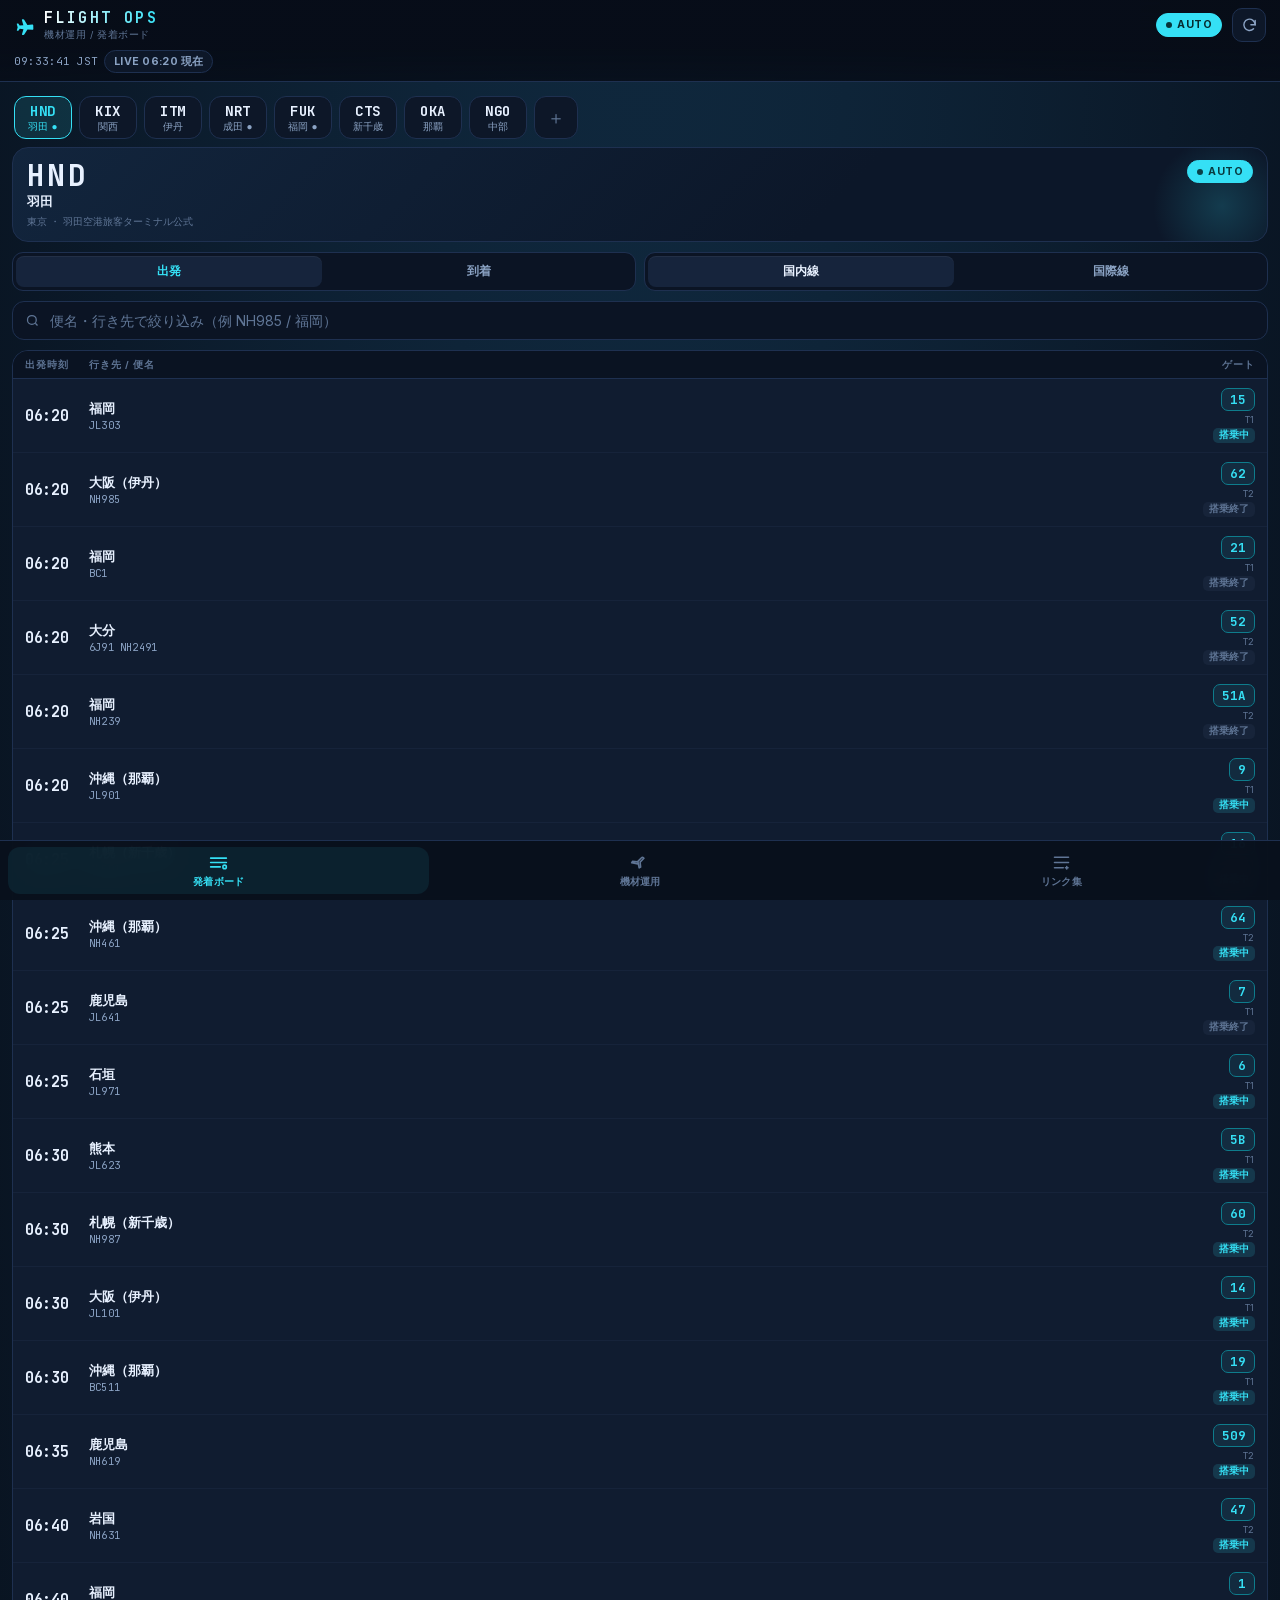
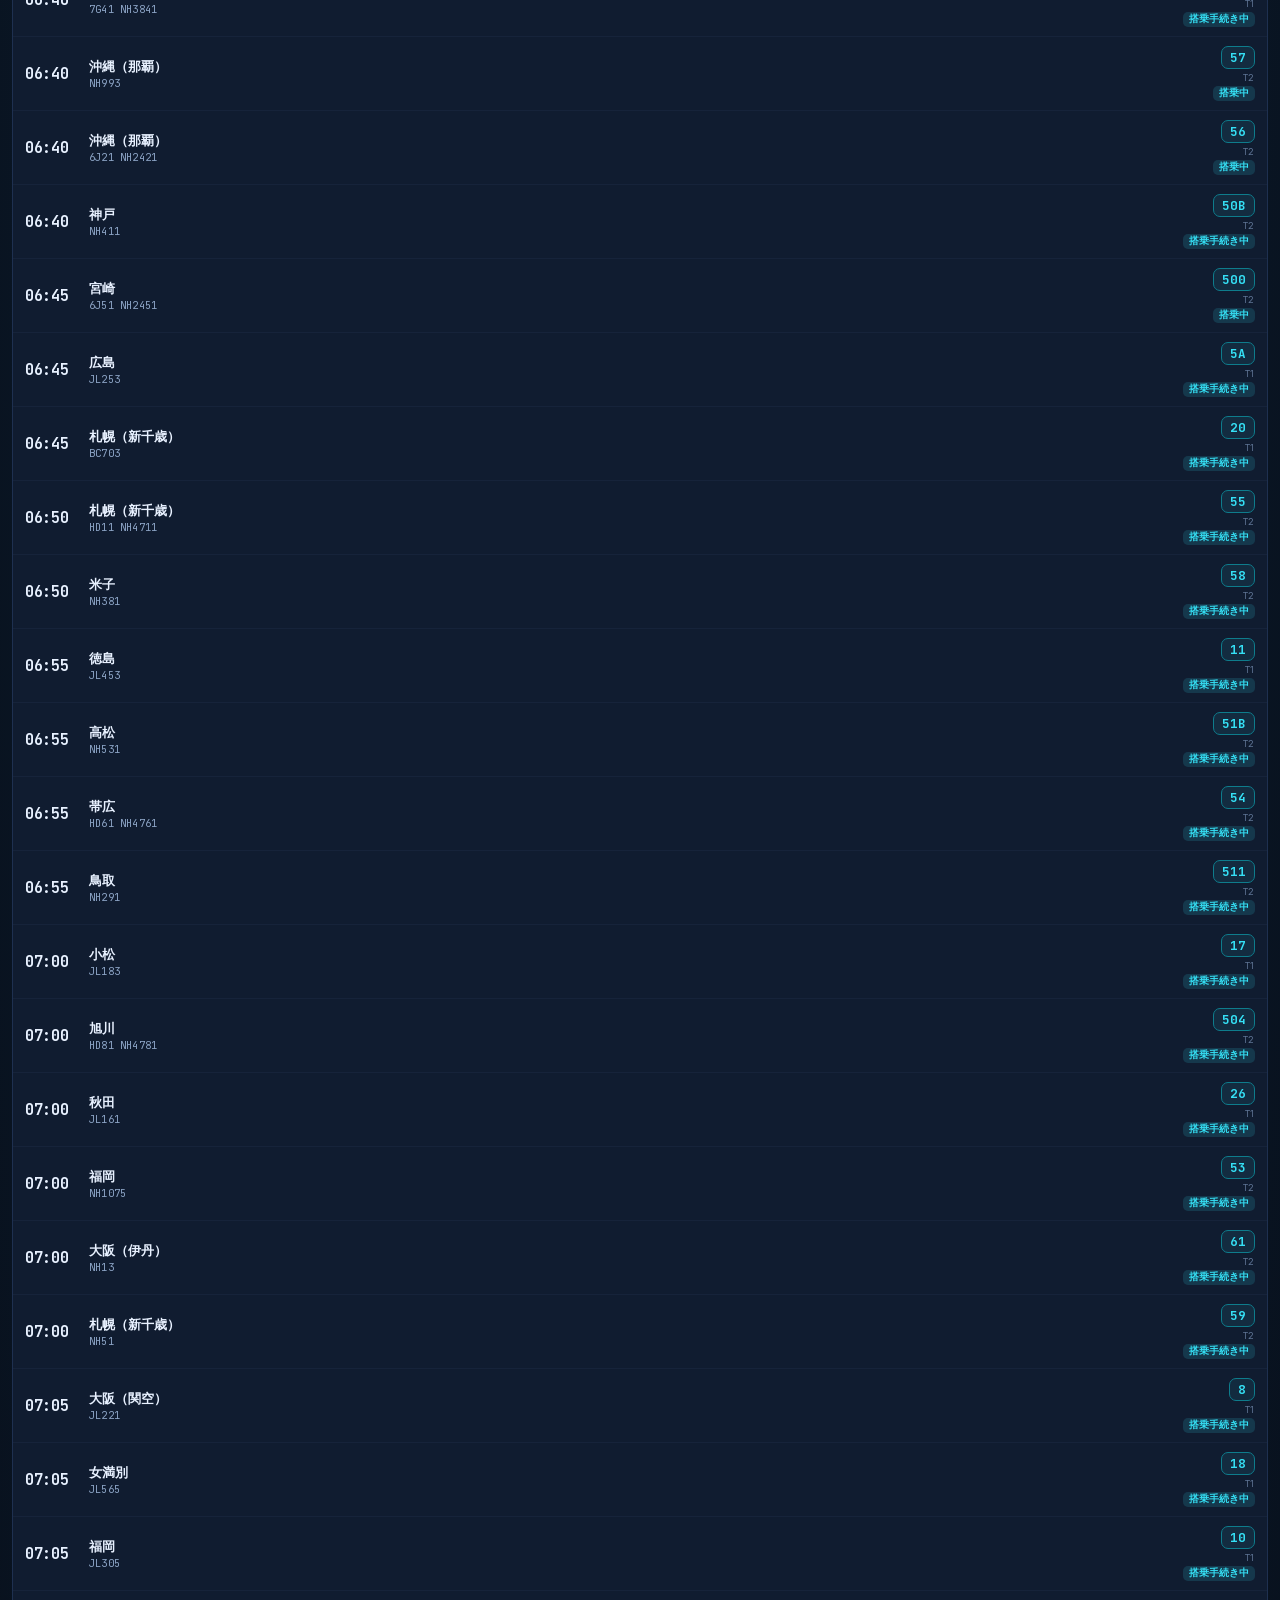
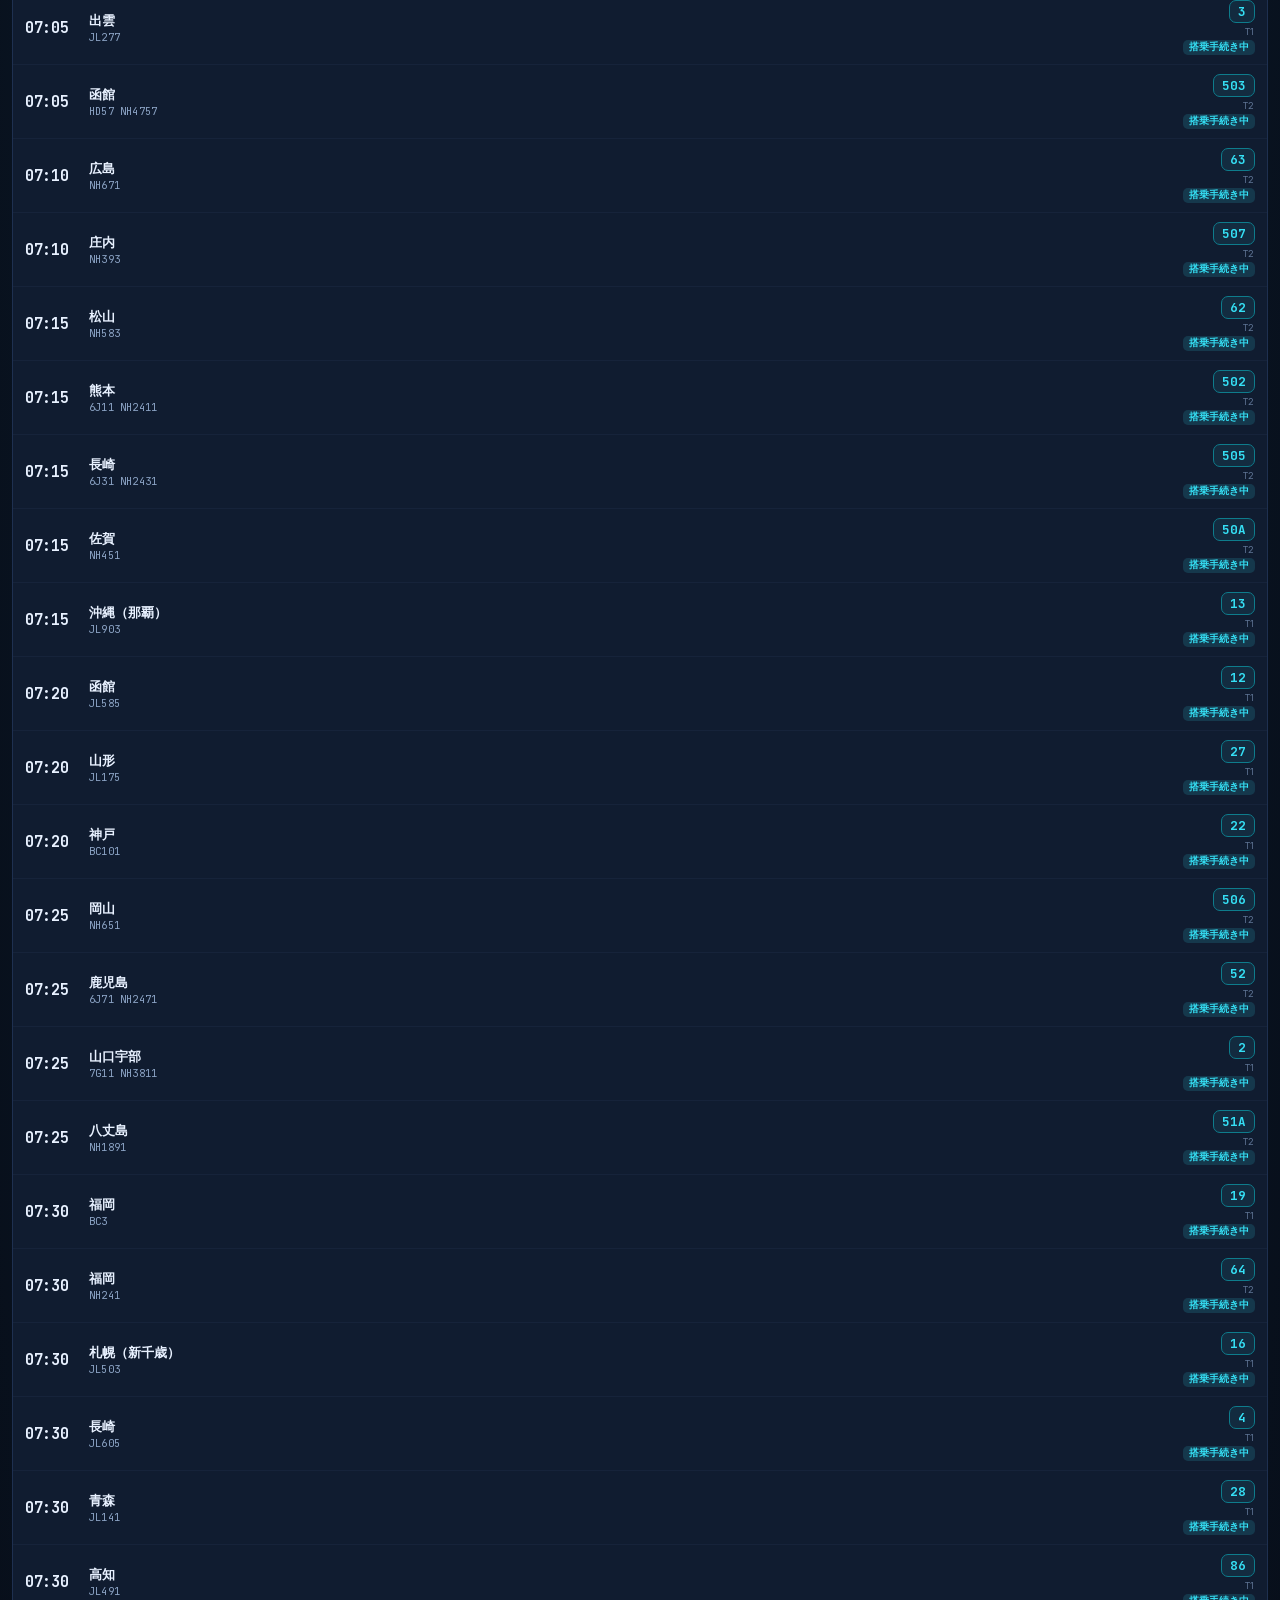
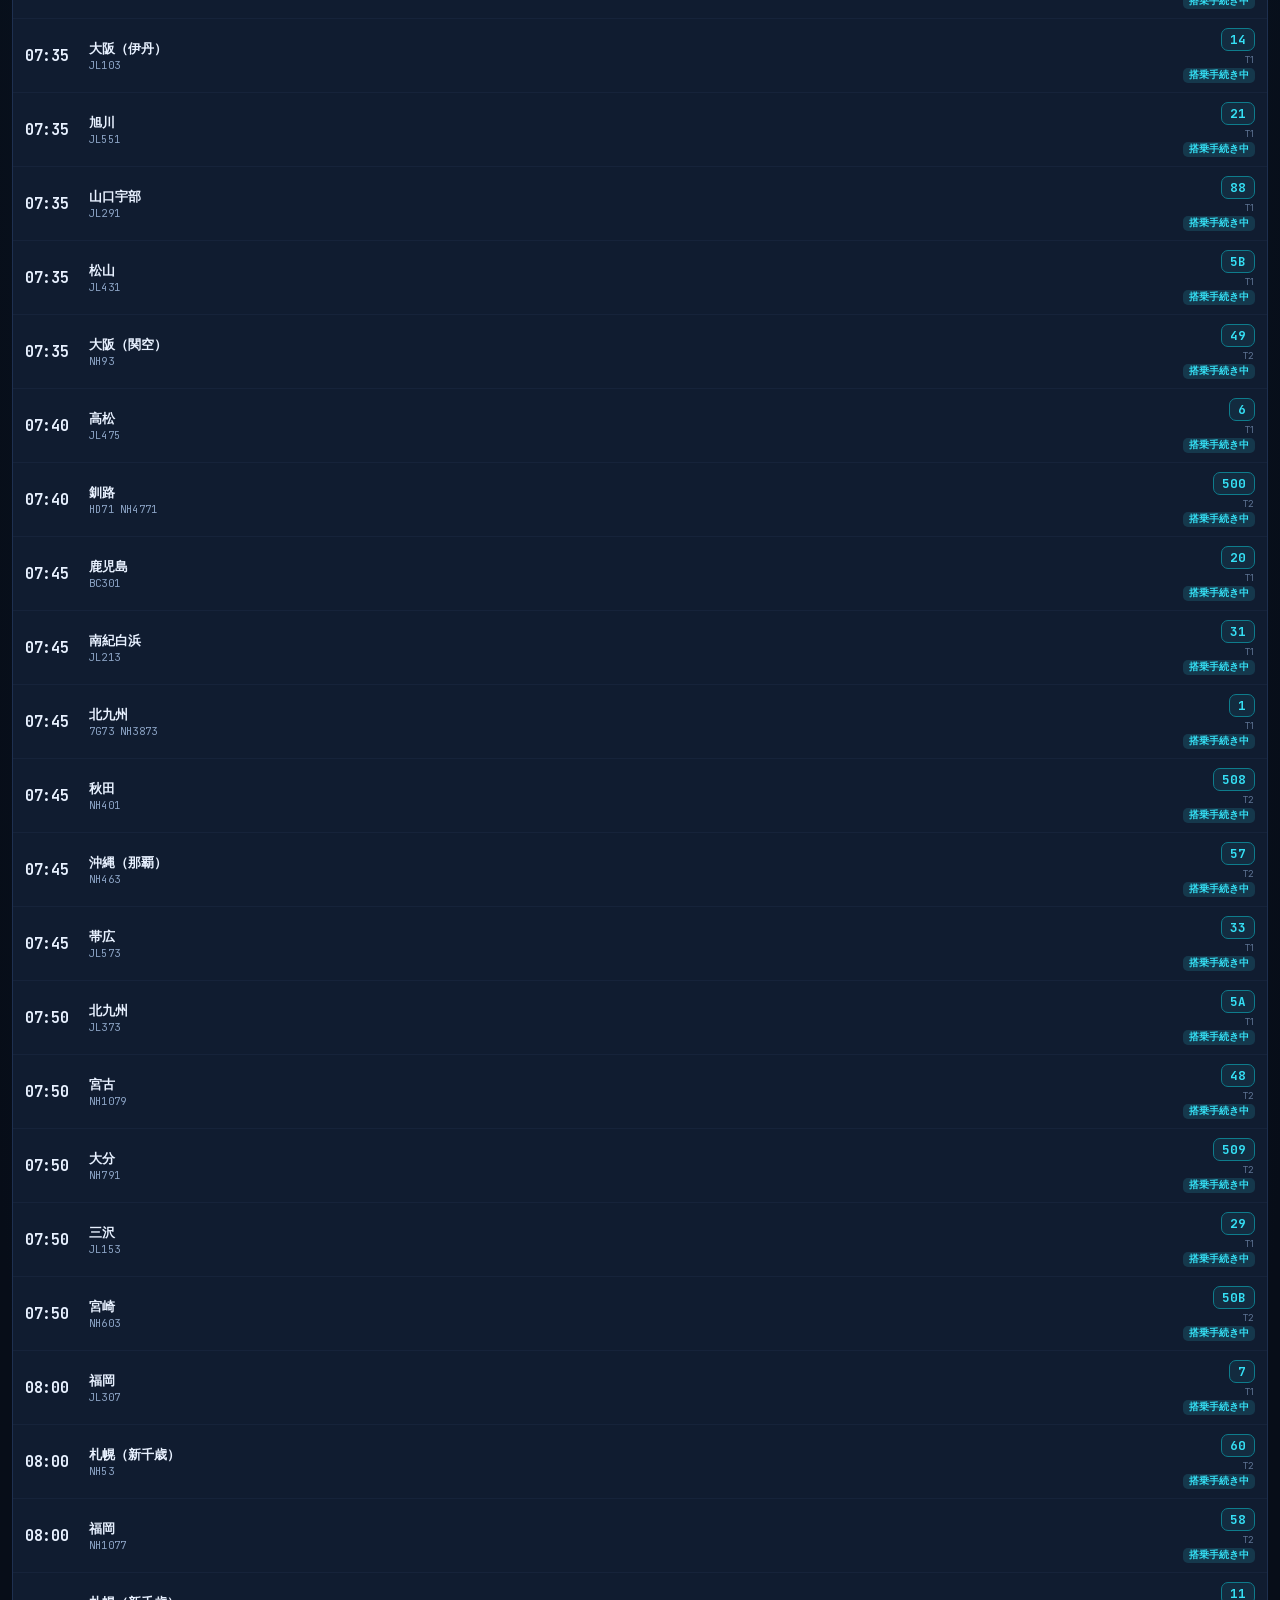
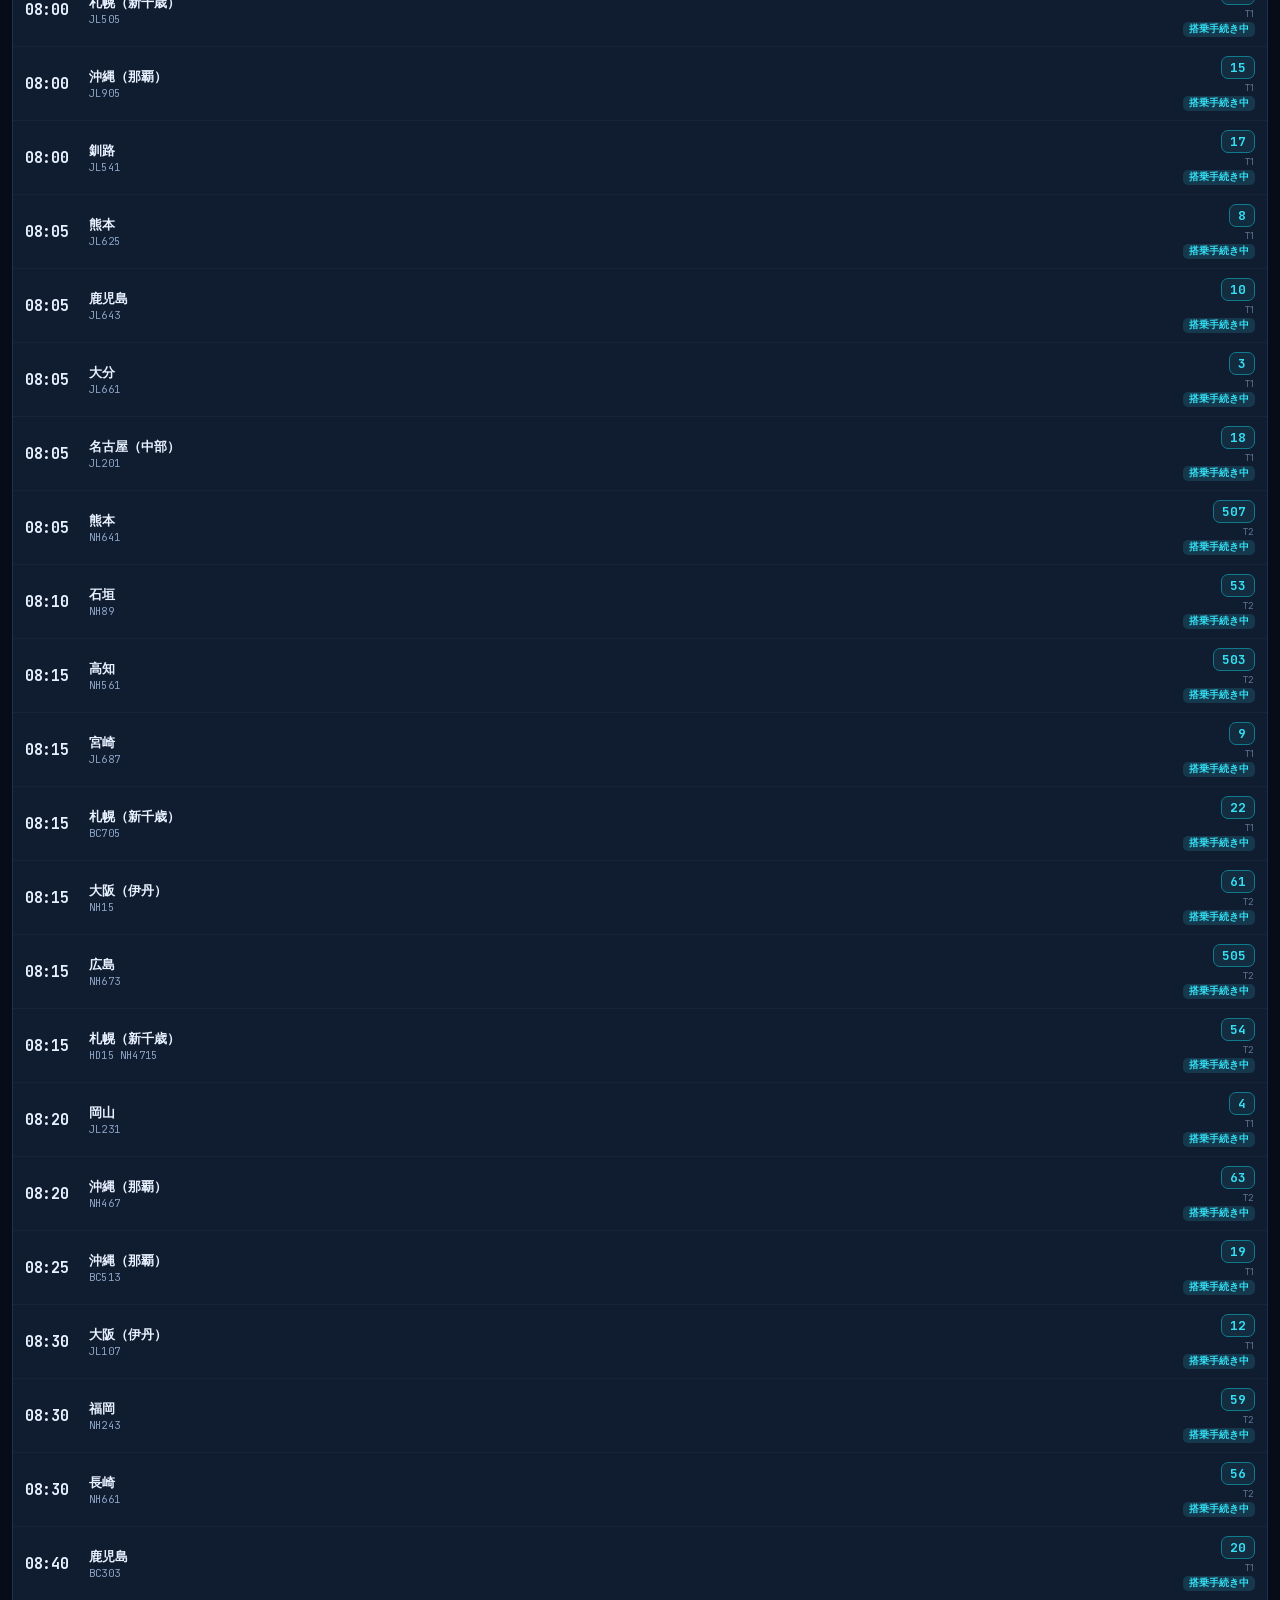
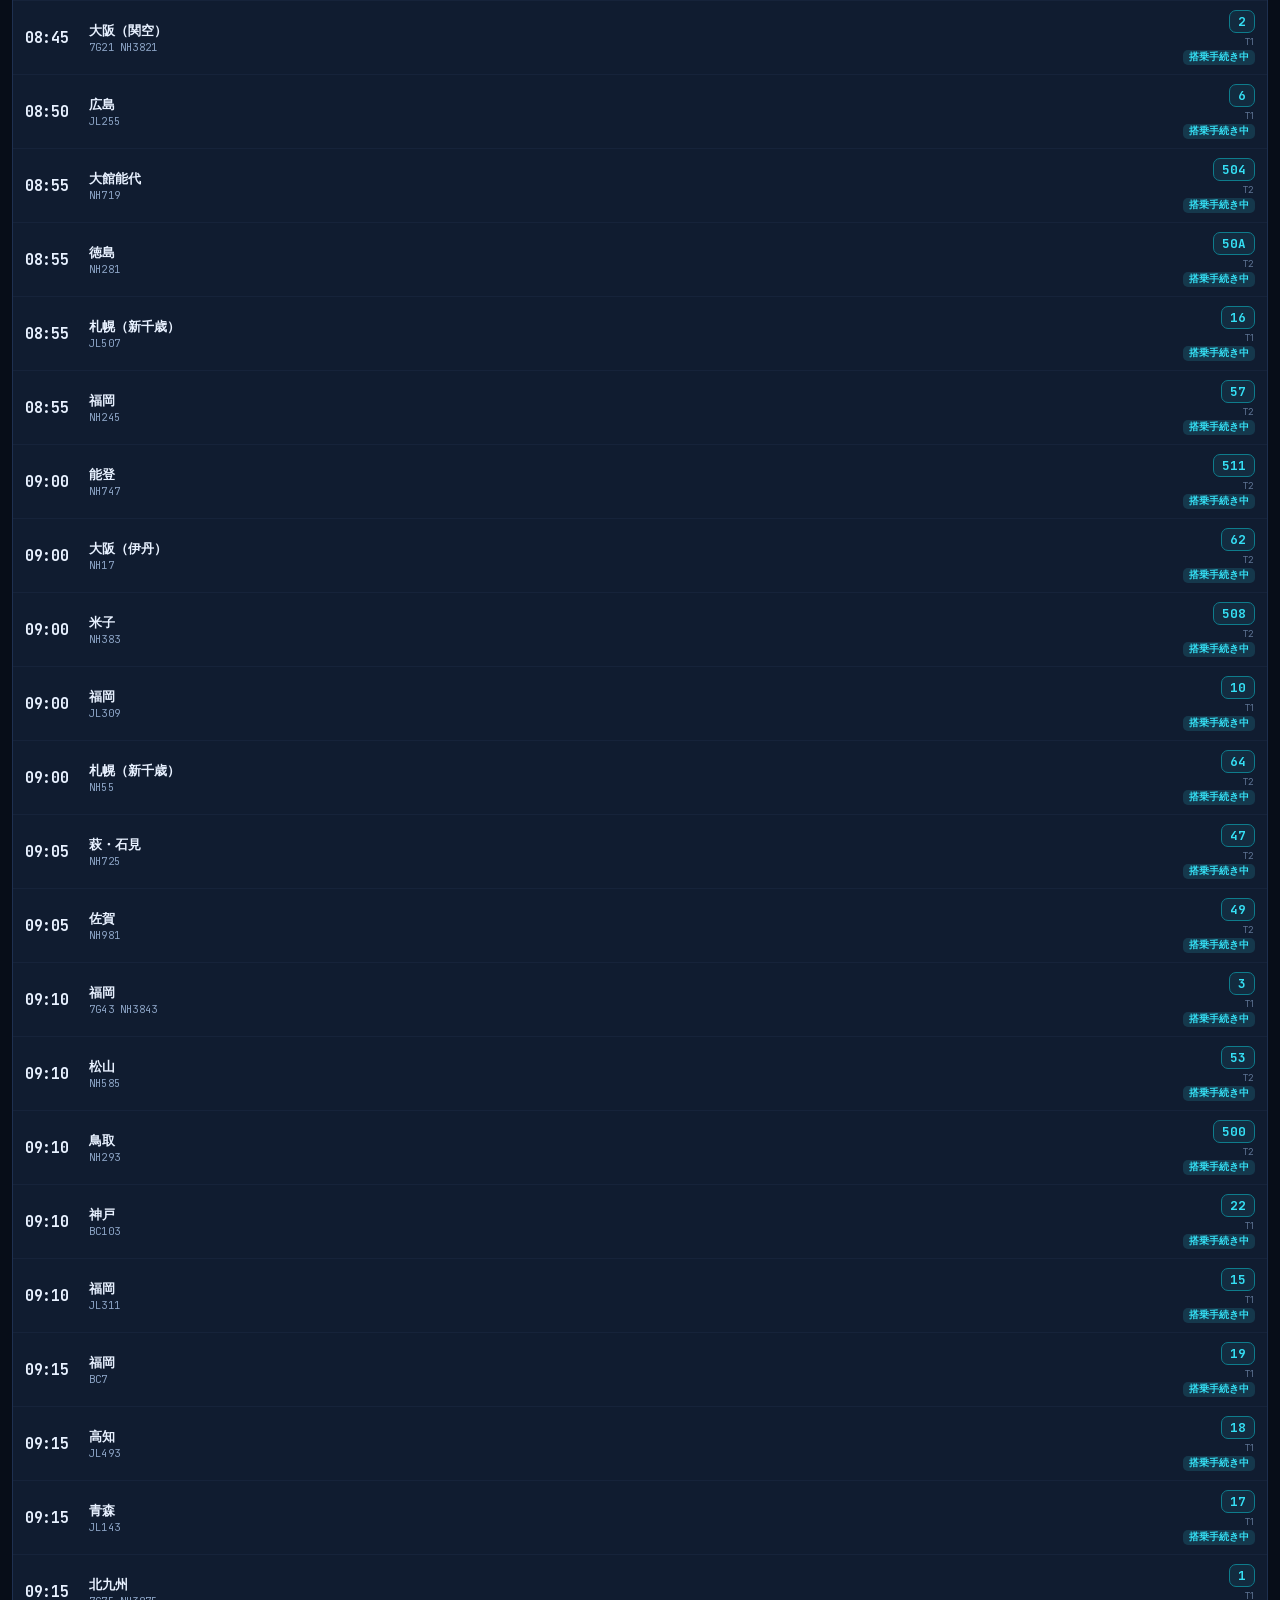
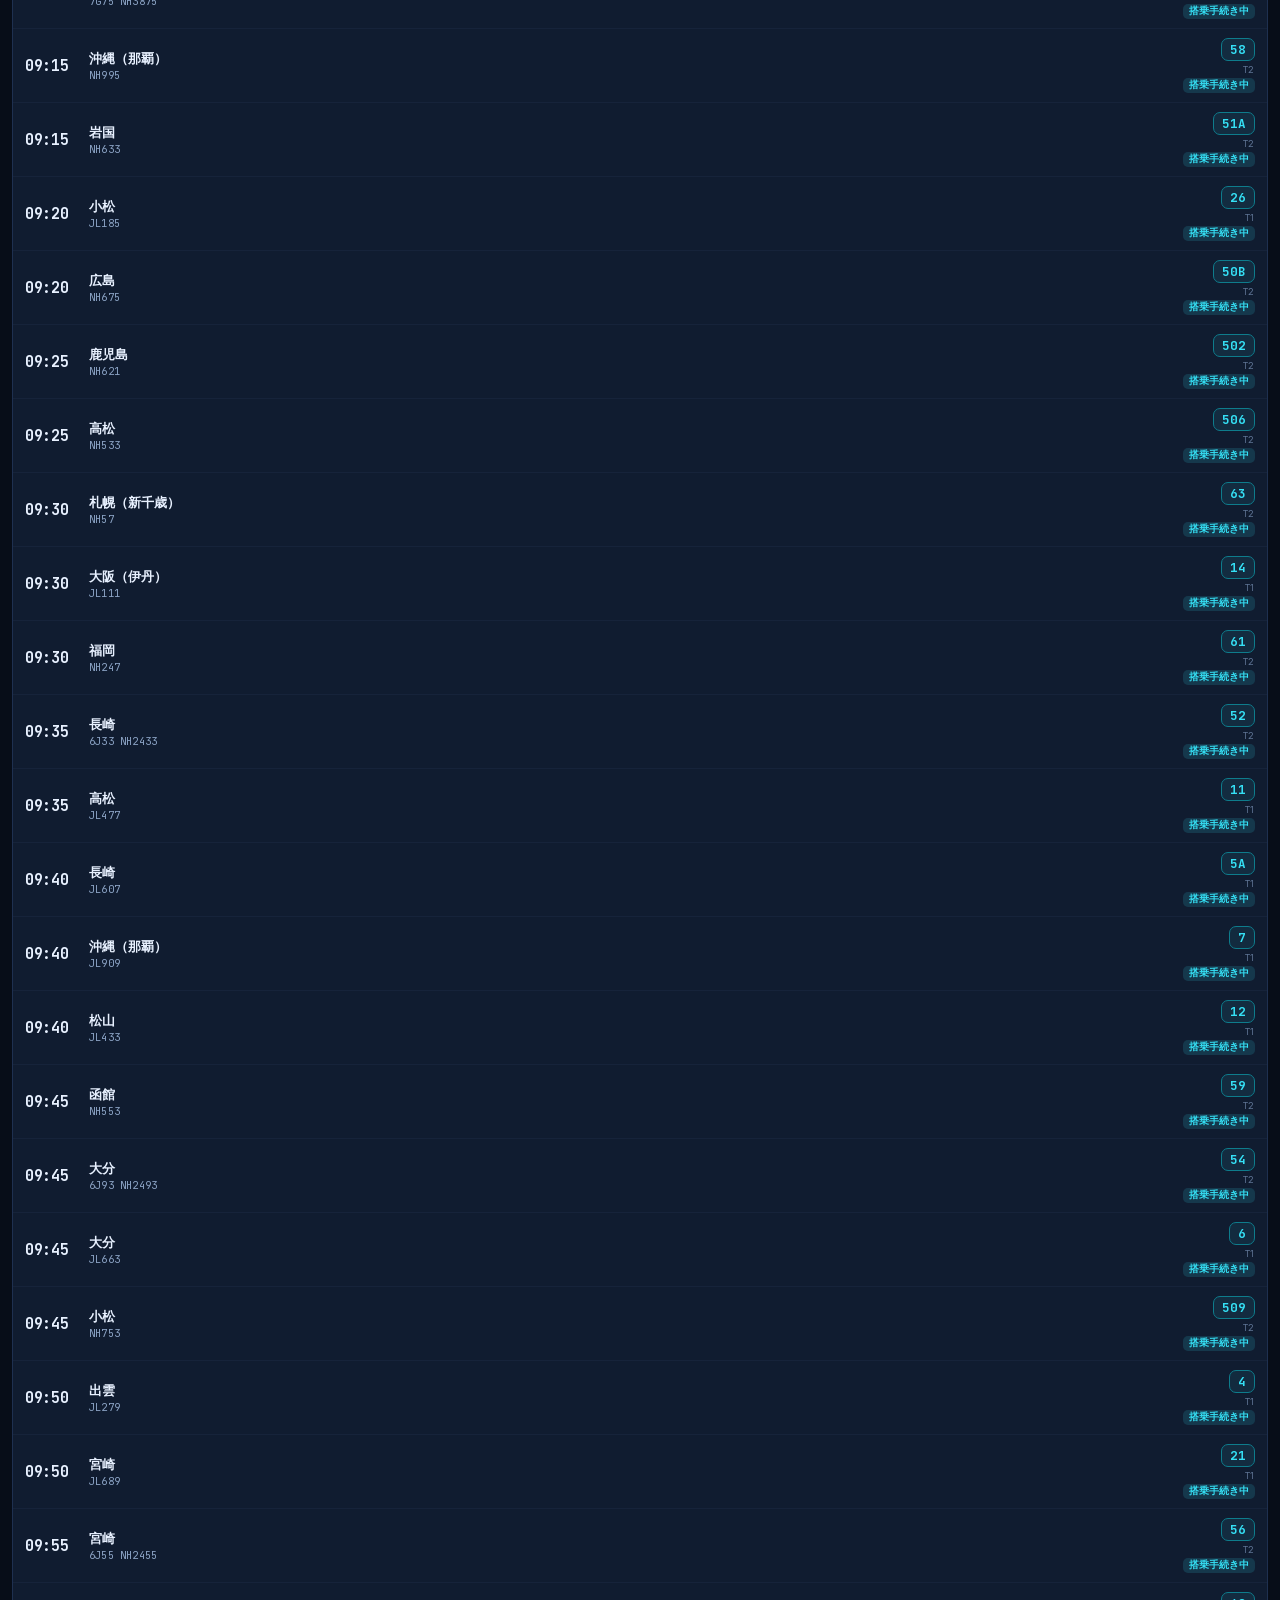
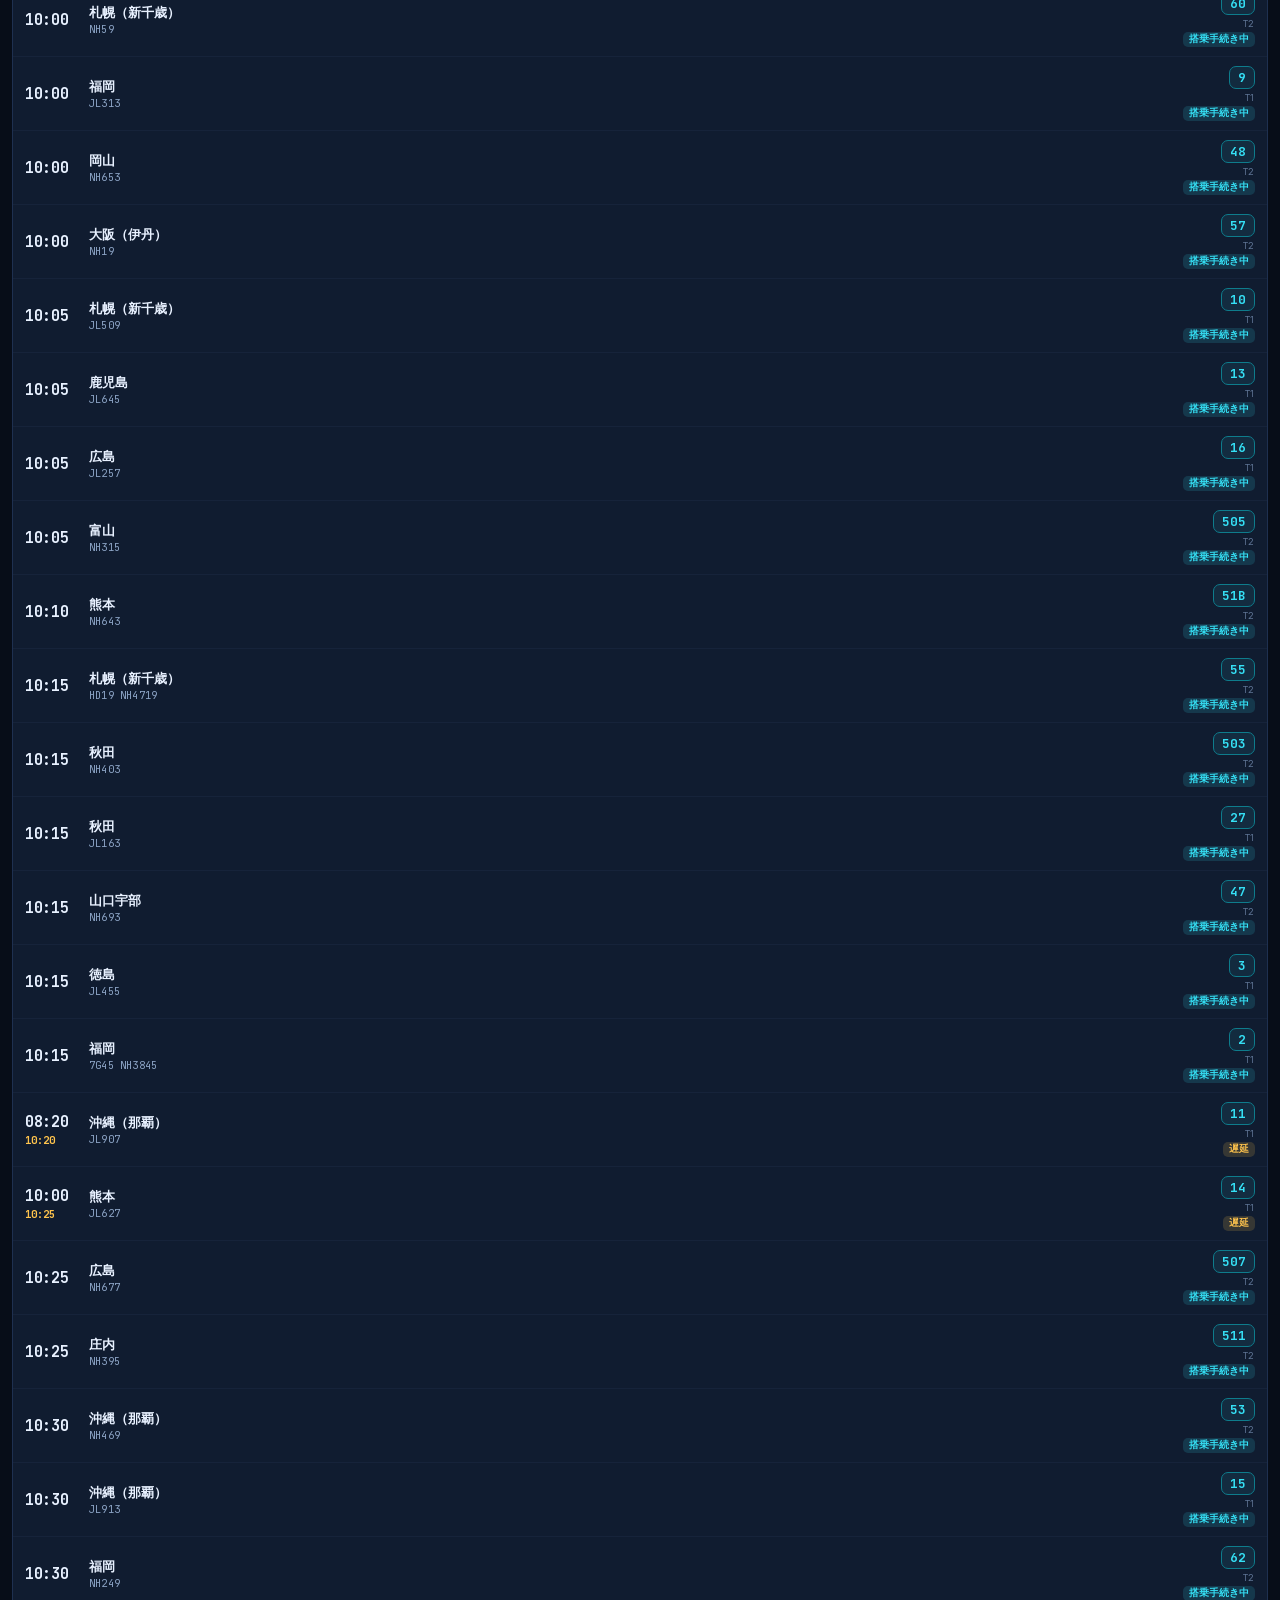
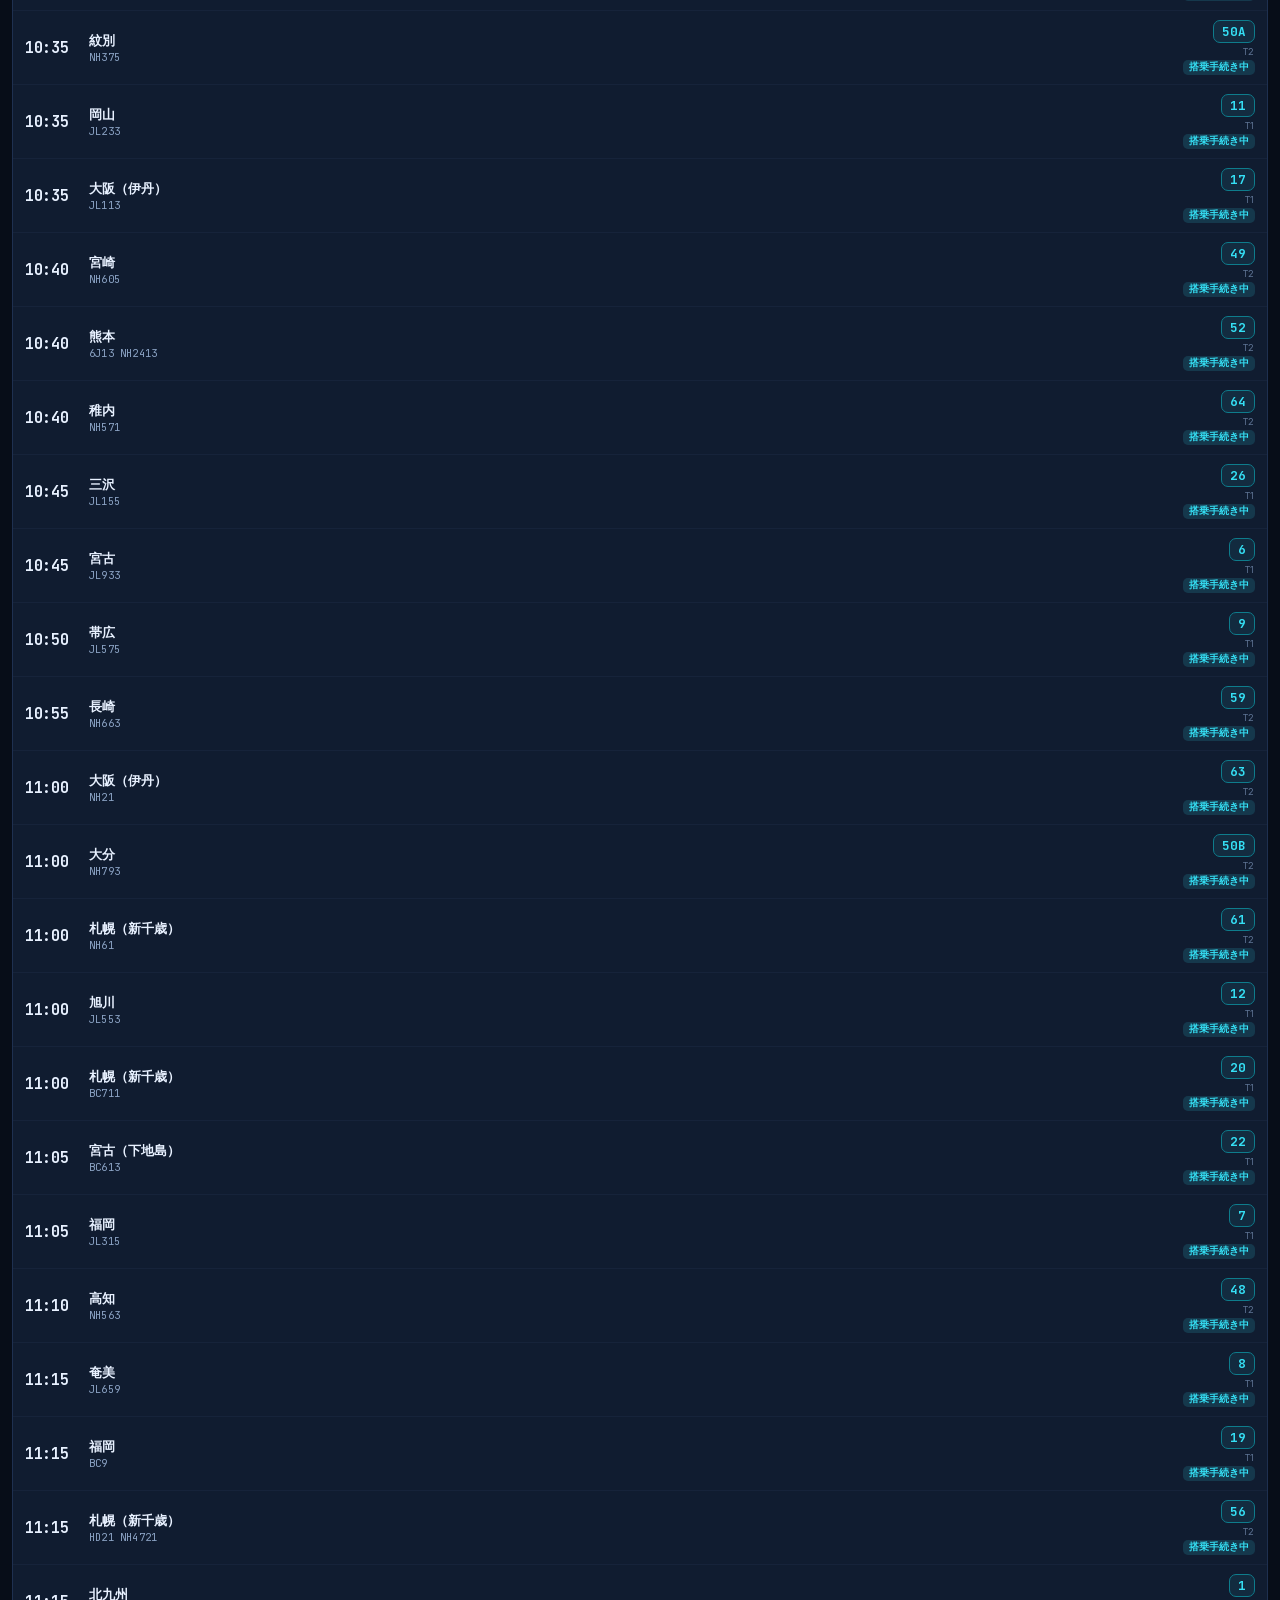
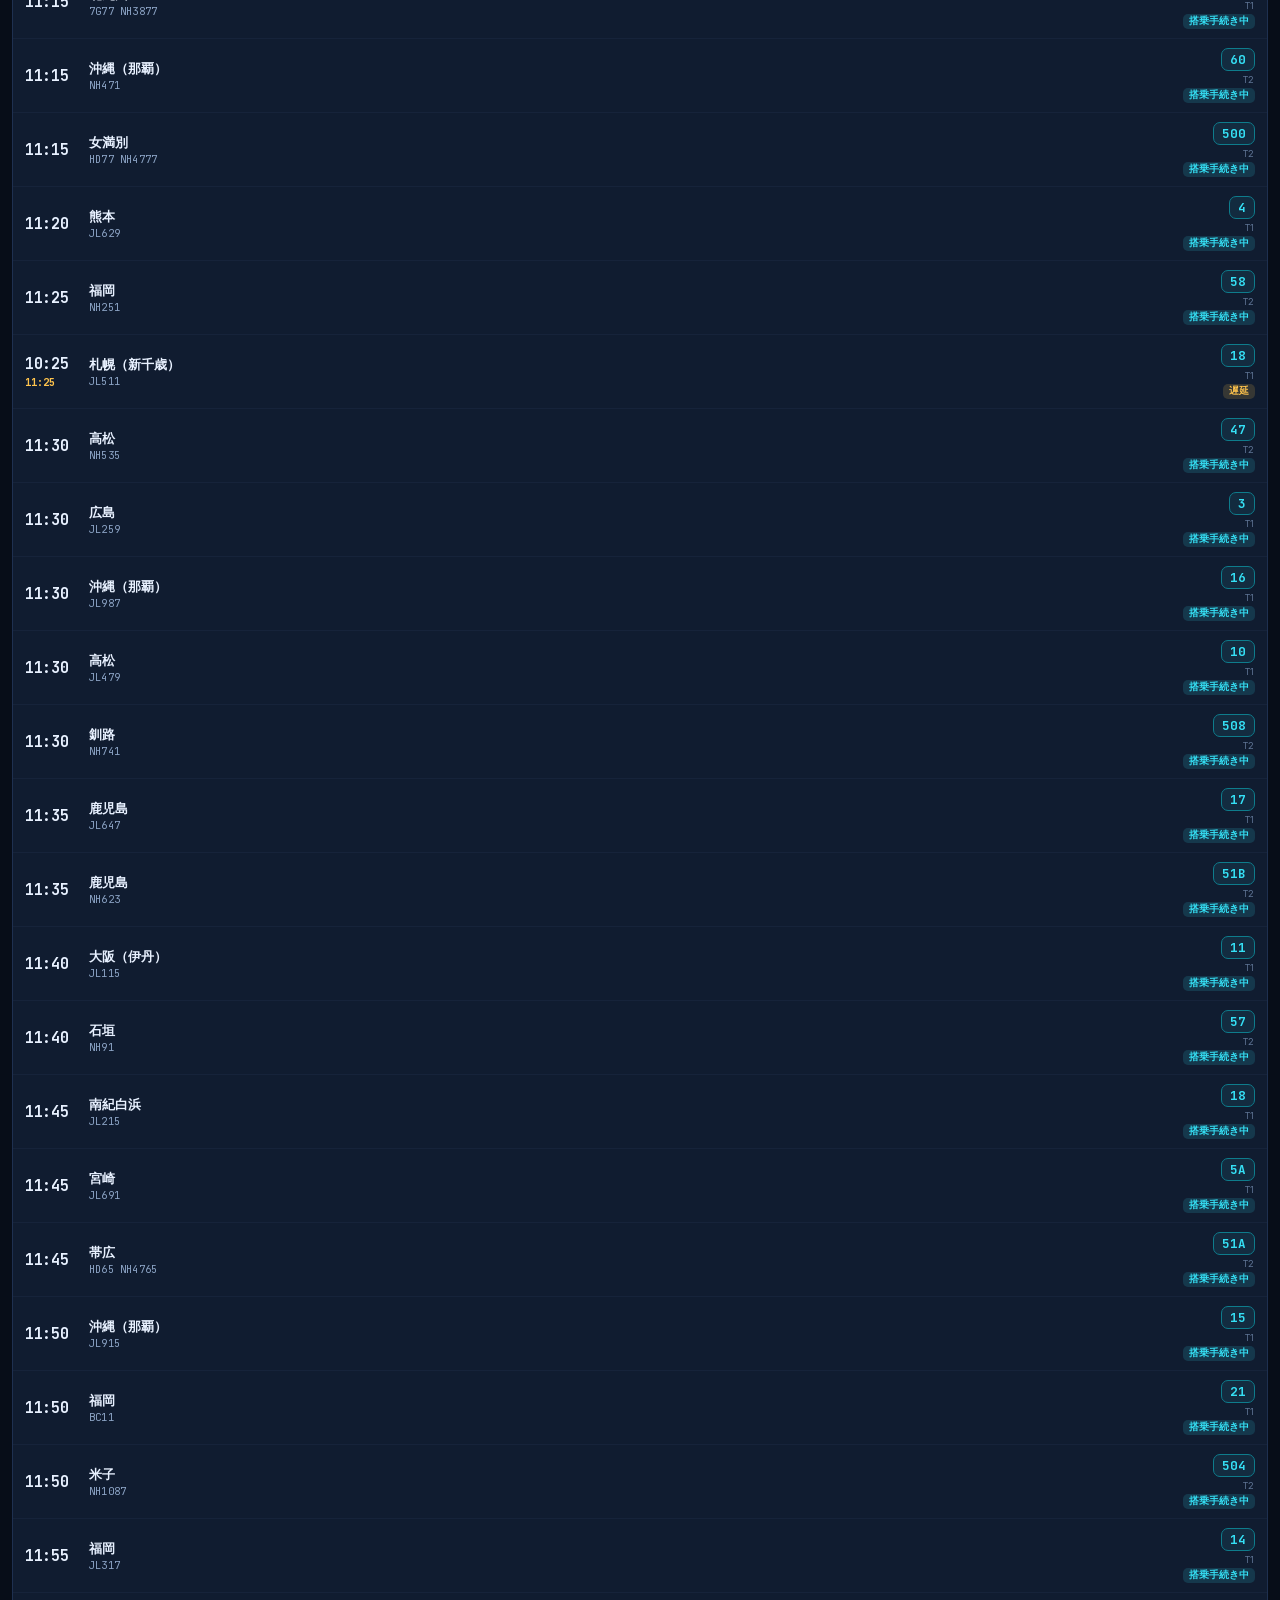
==== index.html @ 8dca1d51 "FLIGHT OPS: 機材運用・発着ボードPWA（HND/NRT/FUK ライブ、全空港リンク連携）" ====
<!DOCTYPE html>
<html lang="ja">
<head>
<meta charset="utf-8">
<meta name="viewport" content="width=device-width, initial-scale=1, viewport-fit=cover">
<meta name="robots" content="noindex, nofollow, noarchive">
<meta name="theme-color" content="#070d18">
<meta name="description" content="航空機の機材運用・発着時刻・ゲートを確認する個人用フライトオペレーションボード（個人情報なし）">
<meta name="apple-mobile-web-app-capable" content="yes">
<meta name="mobile-web-app-capable" content="yes">
<meta name="apple-mobile-web-app-status-bar-style" content="black-translucent">
<meta name="apple-mobile-web-app-title" content="FLIGHT OPS">
<link rel="manifest" href="manifest.json">
<link rel="apple-touch-icon" href="icons/apple-touch-icon.png">
<link rel="icon" href="icons/icon-192.png">
<link rel="stylesheet" href="style.css">
<title>FLIGHT OPS | 機材運用・発着ボード</title>
</head>
<body>

<header class="top">
  <div class="top-row">
    <div class="brand">
      <svg viewBox="0 0 24 24" fill="none" aria-hidden="true">
        <path d="M21 12.4c0-.6-.5-1-1.1-1l-5.3.5-3.5-5.6c-.2-.3-.5-.5-.9-.5h-1c-.4 0-.7.4-.6.8l1.6 5.6-4 .4-1.3-1.9c-.2-.2-.4-.4-.7-.4h-.7c-.3 0-.6.3-.5.7l1 3.4-.9 3.4c0 .3.2.6.5.6h.7c.3 0 .5-.1.7-.4l1.3-1.9 4 .4-1.6 5.6c-.1.4.2.8.6.8h1c.4 0 .7-.2.9-.5l3.5-5.6 5.3.5c.6 0 1.1-.5 1.1-1v-1.1Z" fill="#35e0f5"/>
      </svg>
      <div>
        <div class="t1">FLIGHT OPS</div>
        <div class="t2">機材運用 / 発着ボード</div>
      </div>
    </div>
    <div class="pill live" id="livePill"><span class="dot"></span><span id="liveText">SYNC</span></div>
    <button class="icon-btn" id="btnRefresh" aria-label="更新">
      <svg viewBox="0 0 24 24" fill="none" stroke="currentColor" stroke-width="2" stroke-linecap="round">
        <path d="M20 11a8 8 0 1 0-2.3 5.7"/><path d="M20 5v6h-6"/>
      </svg>
    </button>
  </div>
  <div class="top-meta">
    <span class="clock mono" id="clock">--:--:--</span>
    <span class="pill" id="boardStamp">—</span>
  </div>
</header>

<main>
  <!-- ================= 空港ボード ================= -->
  <section id="view-board" class="view active">
    <div class="chiprow" id="aptChips"></div>
    <div id="aptHead"></div>

    <div class="row2">
      <div class="seg" id="segDir">
        <button data-dir="dep" class="on dep">出発</button>
        <button data-dir="arr" class="arr">到着</button>
      </div>
      <div class="seg" id="segScope">
        <button data-scope="dom" class="on">国内線</button>
        <button data-scope="int">国際線</button>
      </div>
    </div>

    <div class="searchbox">
      <svg viewBox="0 0 24 24" fill="none" stroke="currentColor" stroke-width="2"><circle cx="11" cy="11" r="7"/><path d="m20 20-3.5-3.5"/></svg>
      <input id="fltFilter" placeholder="便名・行き先で絞り込み（例 NH985 / 福岡）" inputmode="search" autocomplete="off">
    </div>

    <div id="boardArea"></div>
    <div class="foot-note" id="boardNote"></div>
  </section>

  <!-- ================= 機材運用 ================= -->
  <section id="view-aircraft" class="view">
    <div class="card">
      <h3>機体記号（レジ番）/ 便名で検索</h3>
      <div class="reg-input">
        <input id="acInput" placeholder="JA01XJ ・ NH985" autocapitalize="characters" autocomplete="off" spellcheck="false">
        <button id="acGo">検索</button>
      </div>
      <div class="favrow" id="acFavs"></div>
    </div>

    <div id="acResult"></div>

    <div class="card">
      <h3>機材繰りの見方</h3>
      <p class="sub" style="margin:0;color:var(--dim);font-size:11.5px;line-height:1.6">
        レジ番を入れると <b>Flightradar24 の機体ページ</b>（その機体の当日の全フライト＝前便→当便→次便）と
        <b>FlightAware の機体履歴</b>に 1 タップで飛べます。便名を入れると便ページ（使用機材・現在位置・遅延）と、
        羽田／成田／福岡のボード横断結果を表示します。
      </p>
    </div>

    <div class="foot-note">
      機体のライブ位置（ADS-B）は、ブラウザから直接取得できる無料APIが CORS 制限で使えないため、
      本アプリでは Flightradar24 / FlightAware / ADS-B Exchange への直結で対応しています。
    </div>
  </section>

  <!-- ================= リンク集 ================= -->
  <section id="view-links" class="view">
    <div class="searchbox">
      <svg viewBox="0 0 24 24" fill="none" stroke="currentColor" stroke-width="2"><circle cx="11" cy="11" r="7"/><path d="m20 20-3.5-3.5"/></svg>
      <input id="linkFilter" placeholder="航空会社・空港を検索（例 JAL / 関西 / 仁川）" inputmode="search" autocomplete="off">
    </div>
    <div id="linkArea"></div>
    <div class="foot-note">
      <b>凡例</b>：各航空会社の「運航状況」は公式ページ、空港は公式フライト情報＋Flightradar24（出発/到着）＋FlightAware。
      公式サイト側の改修で URL が変わることがあります。
    </div>
  </section>
</main>

<nav class="tabbar" id="tabbar">
  <button data-view="board" class="on">
    <svg viewBox="0 0 24 24" fill="none" stroke="currentColor" stroke-width="1.8" stroke-linecap="round"><path d="M3 7h18M3 12h18M3 17h11"/><circle cx="19" cy="17" r="2"/></svg>
    <span>発着ボード</span>
  </button>
  <button data-view="aircraft">
    <svg viewBox="0 0 24 24" fill="none" stroke="currentColor" stroke-width="1.8" stroke-linecap="round" stroke-linejoin="round"><path d="M10.2 13.8 3 12.4l1-1.7 5.6.6 4.4-4.4a2 2 0 0 1 2.8 0l.3.3-4.4 4.4.6 5.6-1.7 1-1.4-7.2"/></svg>
    <span>機材運用</span>
  </button>
  <button data-view="links">
    <svg viewBox="0 0 24 24" fill="none" stroke="currentColor" stroke-width="1.8" stroke-linecap="round"><path d="M4 6h16M4 12h16M4 18h10"/><path d="M18 16.5v3M16.5 18h3"/></svg>
    <span>リンク集</span>
  </button>
</nav>

<div id="sheetHost"></div>
<div id="modalHost"></div>

<script src="airports_data.js"></script>
<script src="airlines_data.js"></script>
<script src="links_data.js"></script>
<script src="app.js"></script>
<script src="pwa.js"></script>
</body>
</html>
---- style.css ----
/* ============================================================
   FLIGHT OPS  —  航空機材運用・発着ボード
   390px 幅の iPhone を基準に設計したダークテーマの OCC 風 UI
   ============================================================ */
/* 自前ホストの等幅フォント（JetBrains Mono / SIL Open Font License 1.1）
   iPhone では SF Mono が優先されます。 */
@font-face {
  font-family: "FLSans";
  src: url("fonts/inter.woff2") format("woff2");
  font-weight: 400 700;
  font-style: normal;
  font-display: swap;
  unicode-range: U+0020-00FF, U+2000-206F;
}
@font-face {
  font-family: "FLMono";
  src: url("fonts/jetbrainsmono.woff2") format("woff2");
  font-weight: 400 700;
  font-style: normal;
  font-display: swap;
  unicode-range: U+0020-00FF, U+2000-206F, U+2190-21FF;
}

:root {
  --bg: #070d18;
  --bg2: #0b1424;
  --card: #101c30;
  --card2: #16243c;
  --line: #1e3050;
  --txt: #e8f1ff;
  --dim: #8ba3c4;
  --dim2: #5f7595;
  --cyan: #35e0f5;
  --cyan-d: #0e7c8c;
  --amber: #ffc44d;
  --red: #ff6272;
  --green: #4ad991;
  --violet: #9b8cff;
  --mono: "FLMono", ui-monospace, "SF Mono", SFMono-Regular, Menlo, "Liberation Mono", Consolas, monospace;
  --safe-b: env(safe-area-inset-bottom, 0px);
  --safe-t: env(safe-area-inset-top, 0px);
}

* { box-sizing: border-box; -webkit-tap-highlight-color: transparent; }
html, body { margin: 0; padding: 0; }
body {
  background:
    radial-gradient(120% 60% at 50% -10%, #12314a 0%, rgba(7,13,24,0) 60%),
    var(--bg);
  color: var(--txt);
  font-family: "FLSans", -apple-system, BlinkMacSystemFont, "Hiragino Sans", "Noto Sans JP", "Helvetica Neue", sans-serif;
  font-size: 14px;
  line-height: 1.45;
  min-height: 100vh;
  padding-bottom: calc(66px + var(--safe-b));
  overscroll-behavior-y: none;
}
button, input, select { font-family: inherit; color: inherit; }
button { border: 0; background: none; cursor: pointer; }
a { color: var(--cyan); text-decoration: none; }

/* ---------- 共通 ---------- */
.hidden { display: none !important; }
.mono { font-family: var(--mono); font-variant-numeric: tabular-nums; }
.pill {
  display: inline-flex; align-items: center; gap: 5px;
  padding: 3px 9px; border-radius: 999px;
  font-size: 10.5px; font-weight: 700; letter-spacing: .04em;
  border: 1px solid var(--line); color: var(--dim);
  background: #0d1728;
}
.pill.live { color: #052b2f; background: var(--cyan); border-color: var(--cyan); }
.pill.live .dot { width: 6px; height: 6px; border-radius: 50%; background: #06333a; animation: blink 1.6s infinite; }
.pill.warn { color: #2b1a00; background: var(--amber); border-color: var(--amber); }
.pill.link { color: var(--violet); border-color: #3b3768; background: #151334; }
@keyframes blink { 0%,100% { opacity: 1 } 50% { opacity: .25 } }

/* ---------- ヘッダ ---------- */
header.top {
  position: sticky; top: 0; z-index: 30;
  padding: calc(var(--safe-t) + 8px) 14px 8px;
  background: linear-gradient(180deg, rgba(7,13,24,.98) 60%, rgba(7,13,24,.86) 100%);
  backdrop-filter: blur(14px);
  border-bottom: 1px solid var(--line);
}
.top-row { display: flex; align-items: center; gap: 10px; }
.brand { display: flex; align-items: center; gap: 8px; flex: 1; min-width: 0; }
.brand svg { width: 22px; height: 22px; flex: none; }
.brand .t1 {
  font-family: var(--mono); font-size: 15px; font-weight: 700; letter-spacing: .16em;
  background: linear-gradient(90deg, #fff, var(--cyan));
  -webkit-background-clip: text; background-clip: text; color: transparent;
  white-space: nowrap;
}
.brand .t2 { font-size: 9.5px; color: var(--dim2); letter-spacing: .06em; margin-top: -2px; white-space: nowrap; }
.icon-btn {
  width: 34px; height: 34px; border-radius: 10px; display: grid; place-items: center;
  border: 1px solid var(--line); background: #0d1728; color: var(--dim);
}
.icon-btn:active { background: var(--card2); }
.icon-btn svg { width: 17px; height: 17px; }
.top-meta { display: flex; align-items: center; gap: 6px; margin-top: 8px; overflow: hidden; }
.top-meta .clock { font-family: var(--mono); font-size: 11px; color: var(--dim); }

/* ---------- タブ ---------- */
.view { display: none; padding: 12px 12px 24px; }
.view.active { display: block; }
nav.tabbar {
  position: fixed; left: 0; right: 0; bottom: 0; z-index: 40;
  display: grid; grid-template-columns: repeat(3, 1fr);
  padding: 6px 8px calc(6px + var(--safe-b));
  background: rgba(9,16,28,.95);
  backdrop-filter: blur(16px);
  border-top: 1px solid var(--line);
}
nav.tabbar button {
  display: flex; flex-direction: column; align-items: center; gap: 2px;
  padding: 5px 0; border-radius: 12px; color: var(--dim2);
  font-size: 10px; font-weight: 700; letter-spacing: .02em;
}
nav.tabbar button svg { width: 21px; height: 21px; }
nav.tabbar button.on { color: var(--cyan); background: rgba(53,224,245,.08); }

/* ---------- 空港セレクタ ---------- */
.chiprow {
  display: flex; gap: 7px; overflow-x: auto; padding: 2px 2px 8px;
  scrollbar-width: none; -ms-overflow-style: none;
}
.chiprow::-webkit-scrollbar { display: none; }
.chip {
  flex: none; display: flex; flex-direction: column; align-items: center;
  min-width: 58px; padding: 6px 10px; border-radius: 12px;
  border: 1px solid var(--line); background: #0d1728; color: var(--dim);
  font-size: 10px; line-height: 1.2;
}
.chip b { font-family: var(--mono); font-size: 14px; letter-spacing: .06em; color: var(--txt); }
.chip.on { background: rgba(53,224,245,.12); border-color: var(--cyan); color: var(--cyan); }
.chip.on b { color: var(--cyan); }
.chip.add { justify-content: center; min-width: 44px; font-size: 18px; color: var(--dim2); }

/* ---------- 空港ヘッダ ---------- */
.apt-head {
  display: flex; align-items: flex-start; gap: 10px;
  padding: 12px 14px; border-radius: 16px;
  background: linear-gradient(135deg, #12253d, #0c1729 65%);
  border: 1px solid var(--line);
  position: relative; overflow: hidden;
}
.apt-head:after {
  content: ""; position: absolute; inset: auto -30px -40px auto; width: 150px; height: 150px;
  background: radial-gradient(circle, rgba(53,224,245,.18), transparent 65%);
}
.apt-code { font-family: var(--mono); font-size: 30px; font-weight: 700; letter-spacing: .08em; line-height: 1; }
.apt-name { font-size: 12.5px; color: var(--txt); font-weight: 700; margin-top: 3px; }
.apt-sub { font-size: 10px; color: var(--dim2); margin-top: 3px; }
.apt-actions { margin-left: auto; display: flex; gap: 6px; }

/* ---------- セグメント ---------- */
.seg { display: flex; gap: 4px; padding: 3px; background: #0b1424; border: 1px solid var(--line); border-radius: 11px; }
.seg button {
  flex: 1; padding: 7px 4px; border-radius: 8px; font-size: 12px; font-weight: 700; color: var(--dim);
}
.seg button.on { background: var(--card2); color: var(--txt); box-shadow: 0 1px 0 rgba(255,255,255,.05) inset; }
.seg button.on.dep { color: var(--cyan); }
.seg button.on.arr { color: var(--green); }
.row2 { display: flex; gap: 8px; margin-top: 10px; }
.row2 .seg { flex: 1; }

/* ---------- 検索 ---------- */
.searchbox {
  display: flex; align-items: center; gap: 8px; margin-top: 10px;
  padding: 9px 12px; border-radius: 12px; background: #0b1424; border: 1px solid var(--line);
}
.searchbox svg { width: 15px; height: 15px; color: var(--dim2); flex: none; }
.searchbox input { flex: 1; border: 0; background: none; outline: none; font-size: 14px; min-width: 0; }
.searchbox input::placeholder { color: var(--dim2); }

/* ---------- ボード ---------- */
.board {
  margin-top: 10px; border-radius: 16px; overflow: hidden;
  border: 1px solid var(--line); background: var(--card);
}
.board-head {
  display: grid; grid-template-columns: 56px 1fr 54px; gap: 8px;
  padding: 7px 12px; background: #0a1322; border-bottom: 1px solid var(--line);
  font-size: 9.5px; letter-spacing: .1em; color: var(--dim2); font-weight: 700;
}
.fl {
  display: grid; grid-template-columns: 56px 1fr auto; gap: 8px; align-items: center;
  padding: 9px 12px; border-bottom: 1px solid #16233a; text-align: left; width: 100%;
}
.fl:last-child { border-bottom: 0; }
.fl:active { background: #16243a; }
.fl .times { font-family: var(--mono); }
.fl .t-sched { font-size: 15px; font-weight: 700; letter-spacing: -.02em; }
.fl .t-chg { font-size: 10.5px; color: var(--amber); font-weight: 700; margin-top: 1px; }
.fl .t-chg.done { color: var(--dim2); }
.fl .dest { font-size: 13px; font-weight: 600; line-height: 1.25; }
.fl .fltno { font-family: var(--mono); font-size: 10.5px; color: var(--dim); margin-top: 1px; letter-spacing: .02em; }
.fl .right { display: flex; flex-direction: column; align-items: flex-end; gap: 3px; }
.gate {
  font-family: var(--mono); font-size: 12.5px; font-weight: 700; color: var(--cyan);
  padding: 2px 8px; border-radius: 7px; border: 1px solid var(--cyan-d); background: rgba(53,224,245,.08);
  white-space: nowrap;
}
.gate.none { color: var(--dim2); border-color: var(--line); background: none; }
.term { font-size: 9px; color: var(--dim2); letter-spacing: .06em; }
.st { font-size: 9.5px; font-weight: 700; padding: 1px 6px; border-radius: 5px; white-space: nowrap; }
.st.s-live { background: rgba(53,224,245,.14); color: var(--cyan); }
.st.s-delay { background: rgba(255,196,77,.16); color: var(--amber); }
.st.s-cancel { background: rgba(255,98,114,.16); color: var(--red); }
.st.s-done { background: #17243a; color: var(--dim2); }
.st.s-ok { background: rgba(74,217,145,.14); color: var(--green); }
.st.s-none { display: none; }

.empty { padding: 26px 16px; text-align: center; color: var(--dim2); font-size: 12.5px; }

/* リンクのみの空港 */
.linkcard { margin-top: 10px; padding: 14px; border-radius: 16px; border: 1px dashed #2a3f60; background: #0a1322; }
.linkcard h4 { margin: 0 0 6px; font-size: 12.5px; }
.linkcard p { margin: 0 0 10px; font-size: 11.5px; color: var(--dim); line-height: 1.5; }
.btnrow { display: grid; grid-template-columns: 1fr 1fr; gap: 8px; }
.btn {
  display: flex; align-items: center; justify-content: center; gap: 6px;
  padding: 11px 10px; border-radius: 12px; font-size: 12px; font-weight: 700;
  border: 1px solid var(--line); background: #12203a; color: var(--txt);
}
.btn.primary { background: linear-gradient(135deg, #0e6b7a, #0b4f63); border-color: #1a8ba0; color: #eaffff; }
.btn.violet { background: #1a1740; border-color: #3b3768; color: #cfc7ff; }
.btn.wide { grid-column: 1 / -1; }
.btn:active { transform: scale(.985); }

/* ---------- 機材運用 ---------- */
.card { border-radius: 16px; border: 1px solid var(--line); background: var(--card); padding: 13px 14px; }
.card + .card { margin-top: 10px; }
.card h3 { margin: 0 0 4px; font-size: 11px; letter-spacing: .1em; color: var(--dim2); font-weight: 700; }
.reg-input { display: flex; gap: 8px; margin-top: 10px; }
.reg-input input {
  flex: 1; min-width: 0; padding: 12px 14px; border-radius: 12px;
  background: #0b1424; border: 1px solid var(--line); outline: none;
  font-family: var(--mono); font-size: 16px; letter-spacing: .1em; text-transform: uppercase;
}
.reg-input input:focus { border-color: var(--cyan-d); }
.reg-input button {
  padding: 0 16px; border-radius: 12px; font-weight: 700; font-size: 13px;
  background: linear-gradient(135deg, #0e6b7a, #0b4f63); border: 1px solid #1a8ba0; color: #eaffff;
}
.kv { display: grid; grid-template-columns: 82px 1fr; gap: 5px 10px; font-size: 12.5px; margin-top: 8px; }
.kv dt { color: var(--dim2); font-size: 11px; }
.kv dd { margin: 0; font-weight: 600; word-break: break-word; }
.favrow { display: flex; flex-wrap: wrap; gap: 6px; margin-top: 8px; }
.fav {
  display: inline-flex; align-items: center; gap: 6px; padding: 5px 9px; border-radius: 9px;
  background: #0d1728; border: 1px solid var(--line); font-family: var(--mono); font-size: 12px;
}
.fav span.x { color: var(--dim2); font-size: 13px; padding: 0 1px; }
.linkgrid { display: grid; grid-template-columns: 1fr 1fr; gap: 8px; margin-top: 10px; }
.linkbtn {
  display: flex; flex-direction: column; gap: 2px; padding: 10px 11px; border-radius: 12px;
  border: 1px solid var(--line); background: #0d1728; text-align: left;
}
.linkbtn b { font-size: 12px; }
.linkbtn span { font-size: 9.5px; color: var(--dim2); }

/* ---------- リンク集 ---------- */
.sec-title {
  display: flex; align-items: center; gap: 7px; margin: 16px 2px 8px;
  font-size: 11px; letter-spacing: .12em; color: var(--dim2); font-weight: 700;
}
.sec-title:before { content: ""; width: 3px; height: 11px; background: var(--cyan); border-radius: 2px; }
.lrow {
  display: flex; align-items: center; gap: 10px; width: 100%; text-align: left;
  padding: 10px 12px; border-bottom: 1px solid #16233a; background: var(--card);
}
.lrow:first-of-type { border-radius: 14px 14px 0 0; }
.lrow:last-of-type { border-radius: 0 0 14px 14px; border-bottom: 0; }
.lrow:active { background: #16243a; }
.lrow .code {
  font-family: var(--mono); font-size: 11px; font-weight: 700; color: var(--cyan);
  min-width: 34px; letter-spacing: .04em;
}
.lrow .nm { flex: 1; font-size: 13px; font-weight: 600; min-width: 0; }
.lrow .nm small { display: block; font-size: 10px; color: var(--dim2); font-weight: 400; }
.lrow .go { color: var(--dim2); font-size: 12px; }

/* ---------- シート ---------- */
.sheet-wrap {
  position: fixed; inset: 0; z-index: 60; display: flex; align-items: flex-end;
  background: rgba(4,8,15,.66); backdrop-filter: blur(3px);
}
.sheet {
  width: 100%; max-height: 88vh; overflow-y: auto;
  background: var(--bg2); border-radius: 20px 20px 0 0;
  border-top: 1px solid var(--line);
  padding: 8px 16px calc(20px + var(--safe-b));
  animation: up .22s ease-out;
}
@keyframes up { from { transform: translateY(30px); opacity: .7 } to { transform: none; opacity: 1 } }
.grab { width: 38px; height: 4px; border-radius: 99px; background: #2b4066; margin: 6px auto 12px; }
.sheet h2 { margin: 0; font-size: 17px; display: flex; align-items: baseline; gap: 8px; }
.sheet h2 .c { font-family: var(--mono); color: var(--cyan); font-size: 15px; }
.sheet .sub { color: var(--dim); font-size: 11.5px; margin-top: 3px; }
.sheet .bigtime { font-family: var(--mono); font-size: 30px; font-weight: 700; margin-top: 10px; letter-spacing: -.02em; }
.sheet .bigtime s::before { content: "→ "; } .sheet .bigtime s { color: var(--amber); font-size: 15px; text-decoration: none; margin-left: 8px; font-weight: 600; }

/* 検索モーダル */
.modal { position: fixed; inset: 0; z-index: 70; background: var(--bg); display: flex; flex-direction: column; }
.modal .mhead { padding: calc(var(--safe-t) + 10px) 14px 10px; border-bottom: 1px solid var(--line); }
.modal .mlist { flex: 1; overflow-y: auto; -webkit-overflow-scrolling: touch; }
.modal .mlist button {
  display: flex; align-items: center; gap: 10px; width: 100%; text-align: left;
  padding: 10px 14px; border-bottom: 1px solid #14203300;
}
.modal .mlist button:active { background: #16243a; }
.modal .mlist .iata { font-family: var(--mono); font-weight: 700; color: var(--cyan); min-width: 40px; font-size: 13px; }
.modal .mlist .an { flex: 1; font-size: 13px; }
.modal .mlist .an small { display: block; color: var(--dim2); font-size: 10.5px; }
.modal .note { padding: 10px 14px; color: var(--dim2); font-size: 11px; }

.foot-note { margin: 18px 4px 6px; font-size: 10.5px; color: var(--dim2); line-height: 1.6; }
.foot-note b { color: var(--dim); }
.spacer { height: 6px; }
.toast {
  position: fixed; left: 50%; bottom: calc(84px + var(--safe-b)); transform: translateX(-50%);
  background: #1b2b46; border: 1px solid var(--line); color: var(--txt);
  padding: 8px 14px; border-radius: 999px; font-size: 12px; z-index: 90;
  box-shadow: 0 8px 24px rgba(0,0,0,.45); animation: up .18s ease-out;
}
.skel { height: 46px; background: linear-gradient(90deg,#101c30,#16243c,#101c30); background-size: 200% 100%; animation: sh 1.1s infinite; border-bottom: 1px solid #16233a; }
@keyframes sh { 0% { background-position: 200% 0 } 100% { background-position: -200% 0 } }
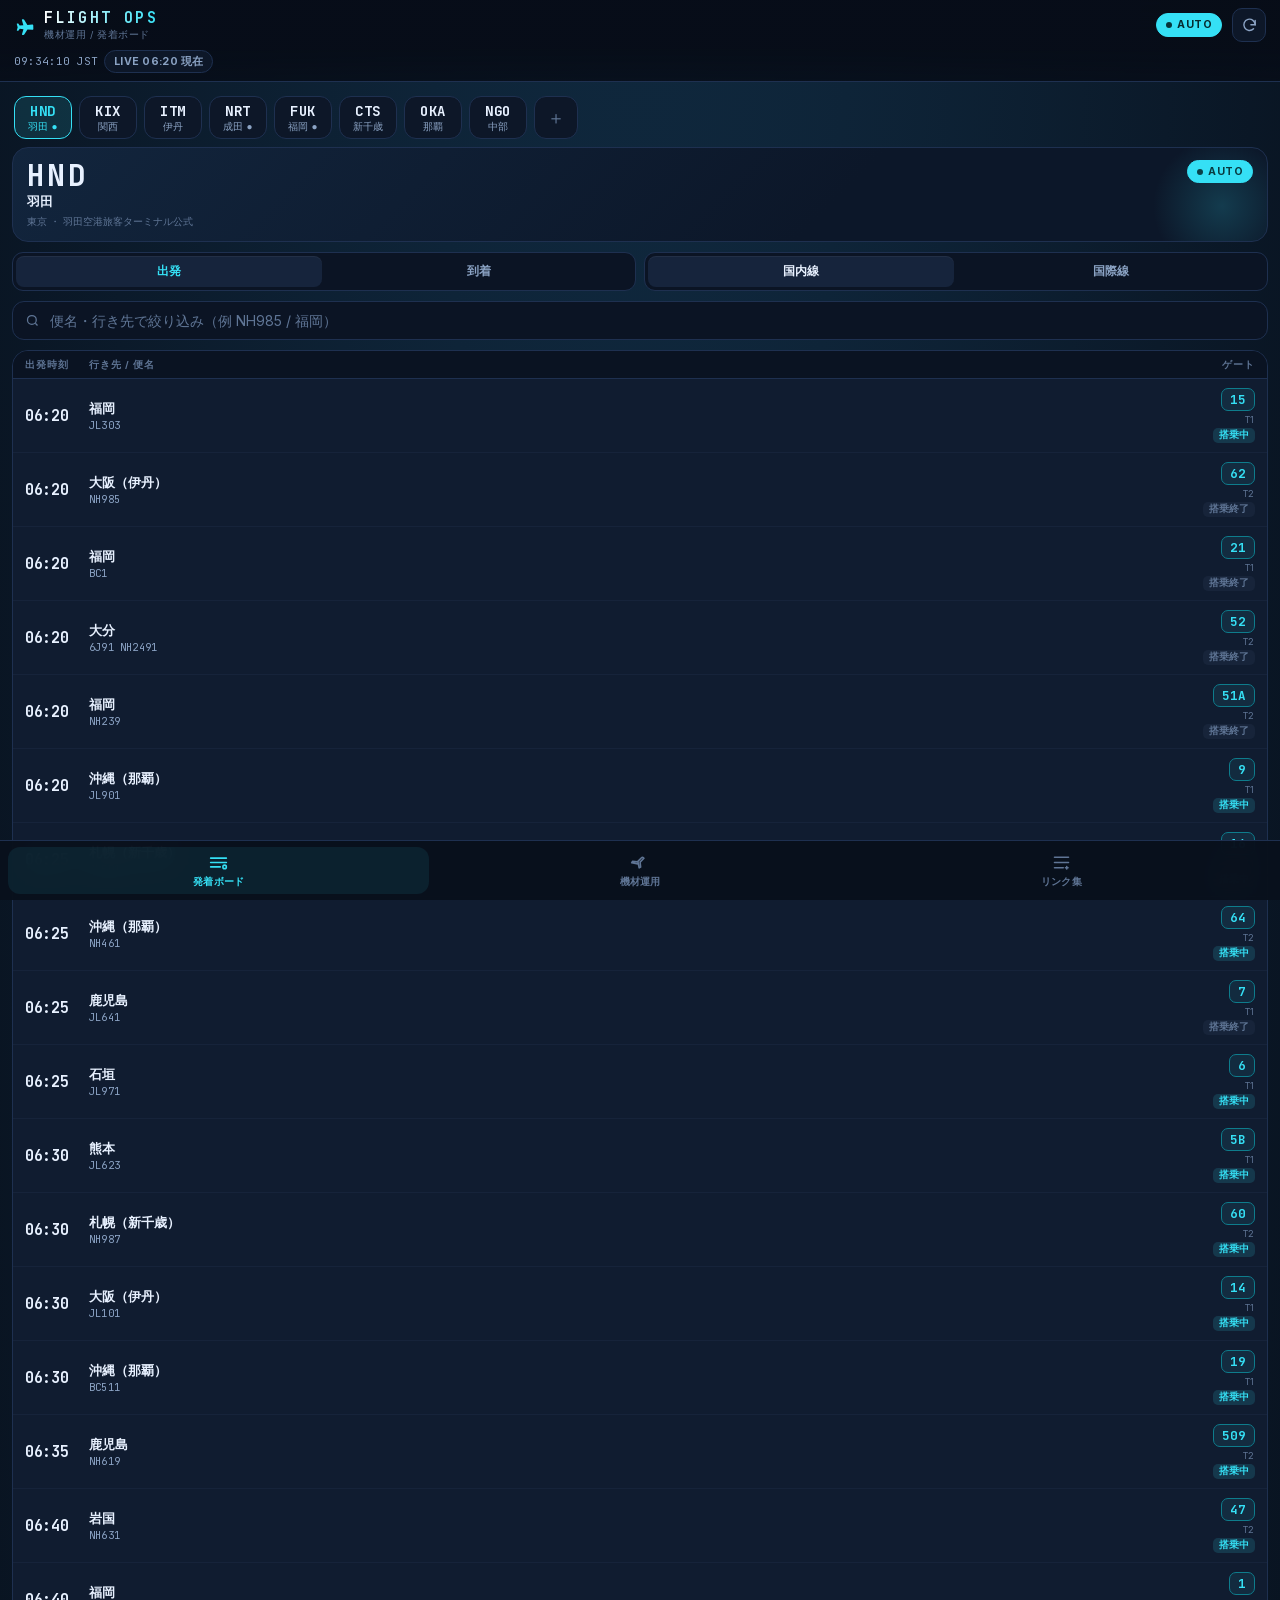
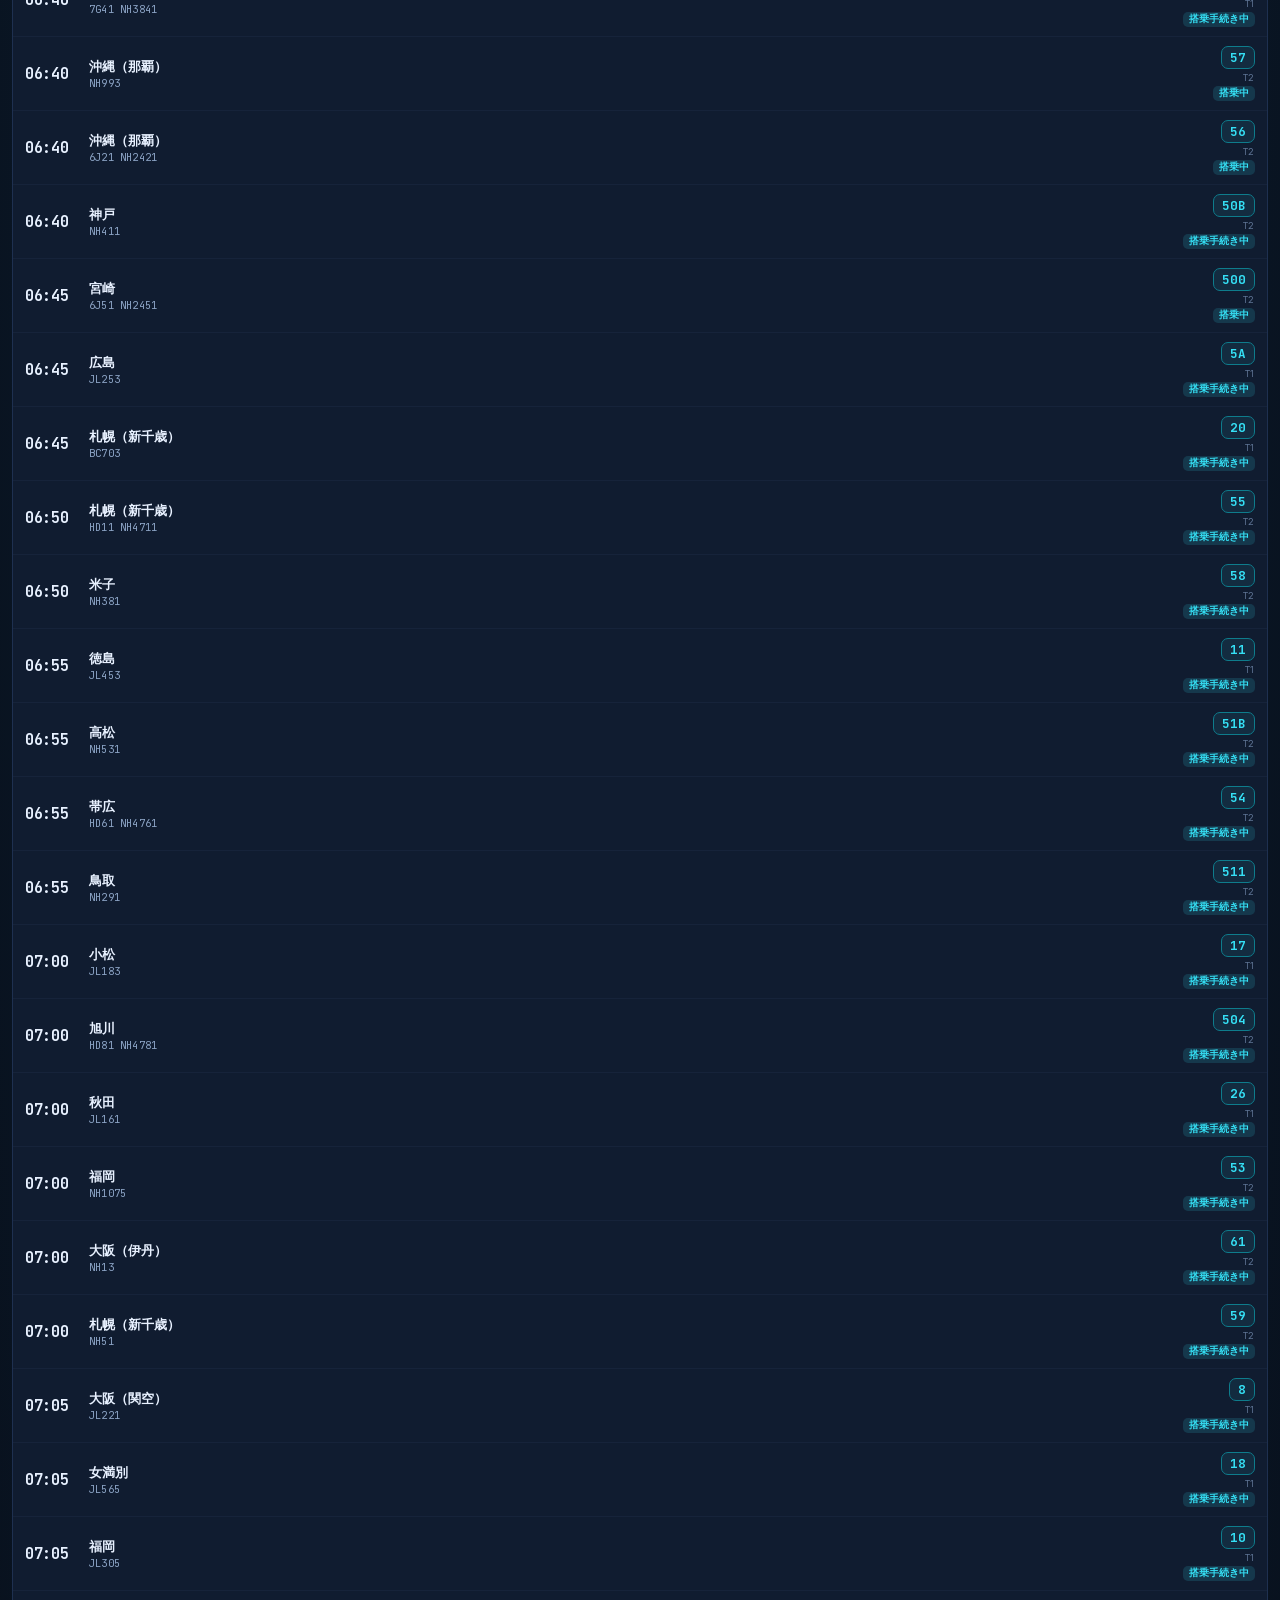
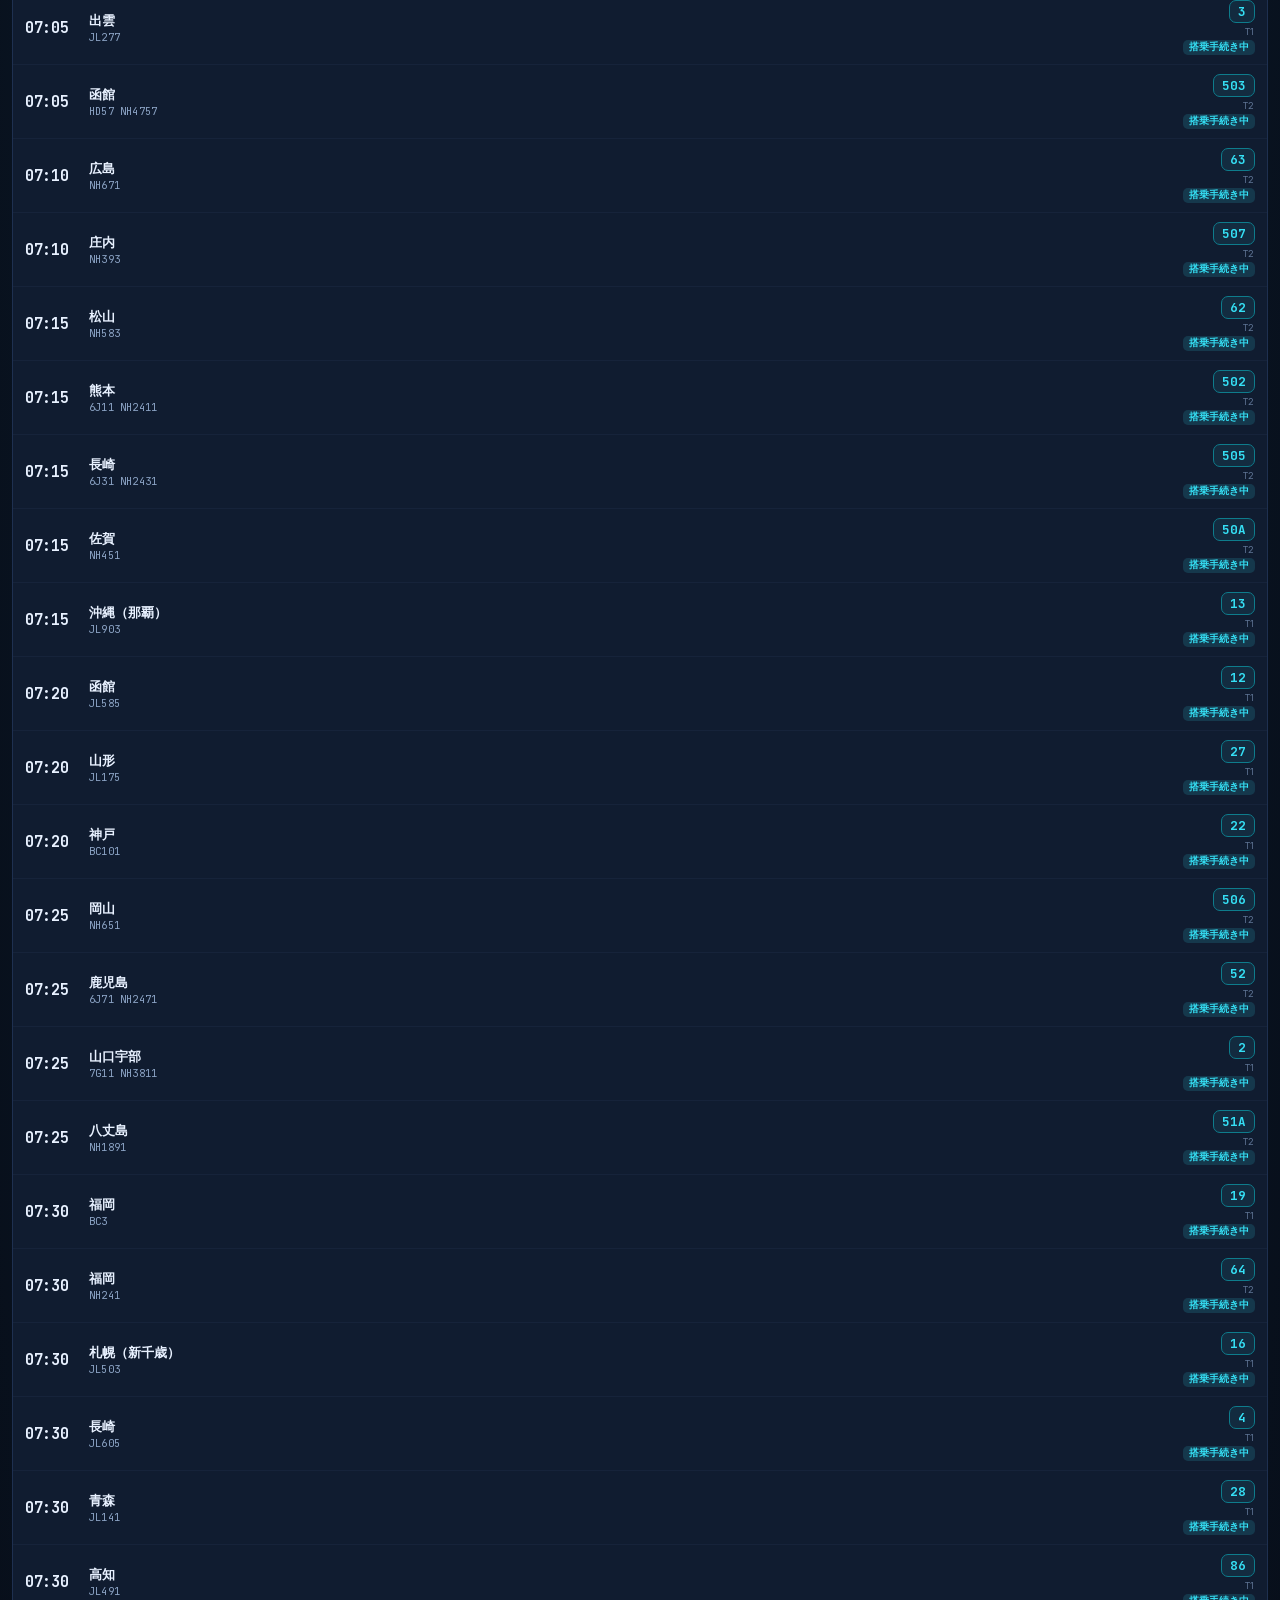
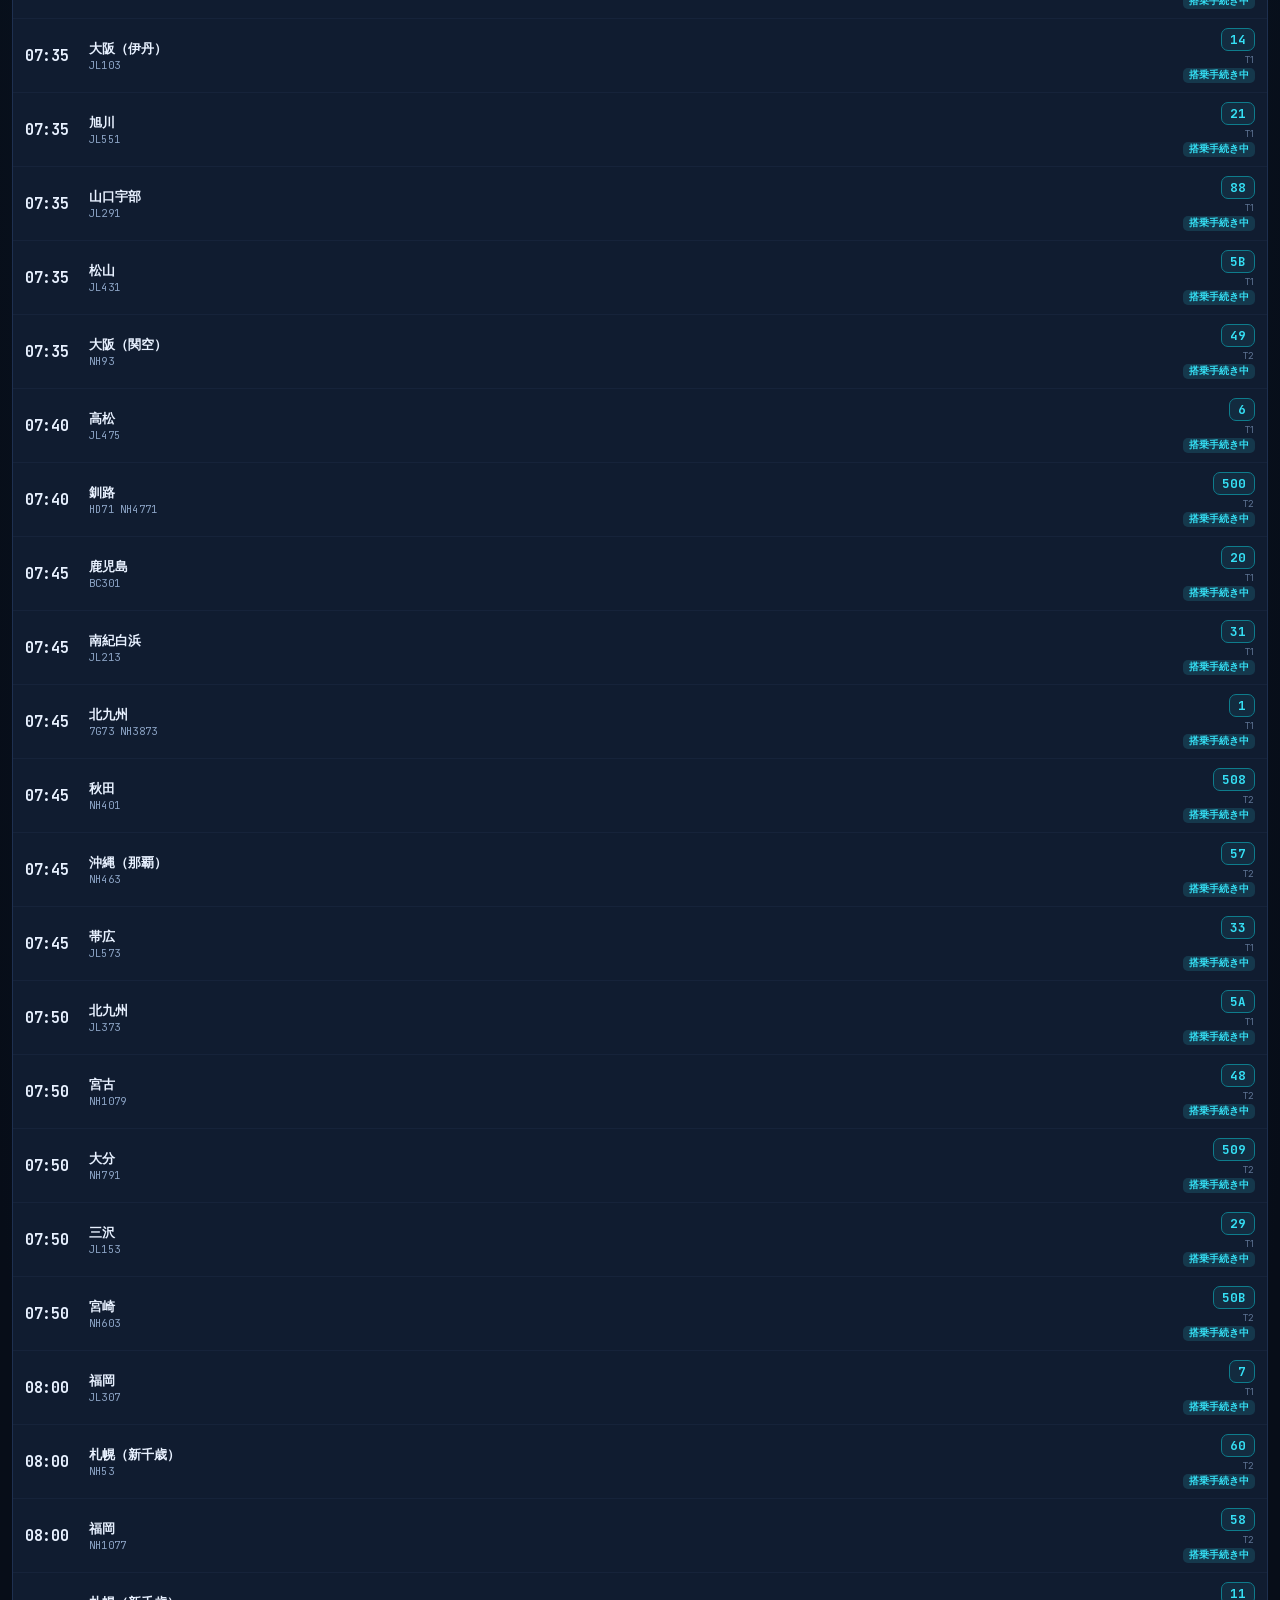
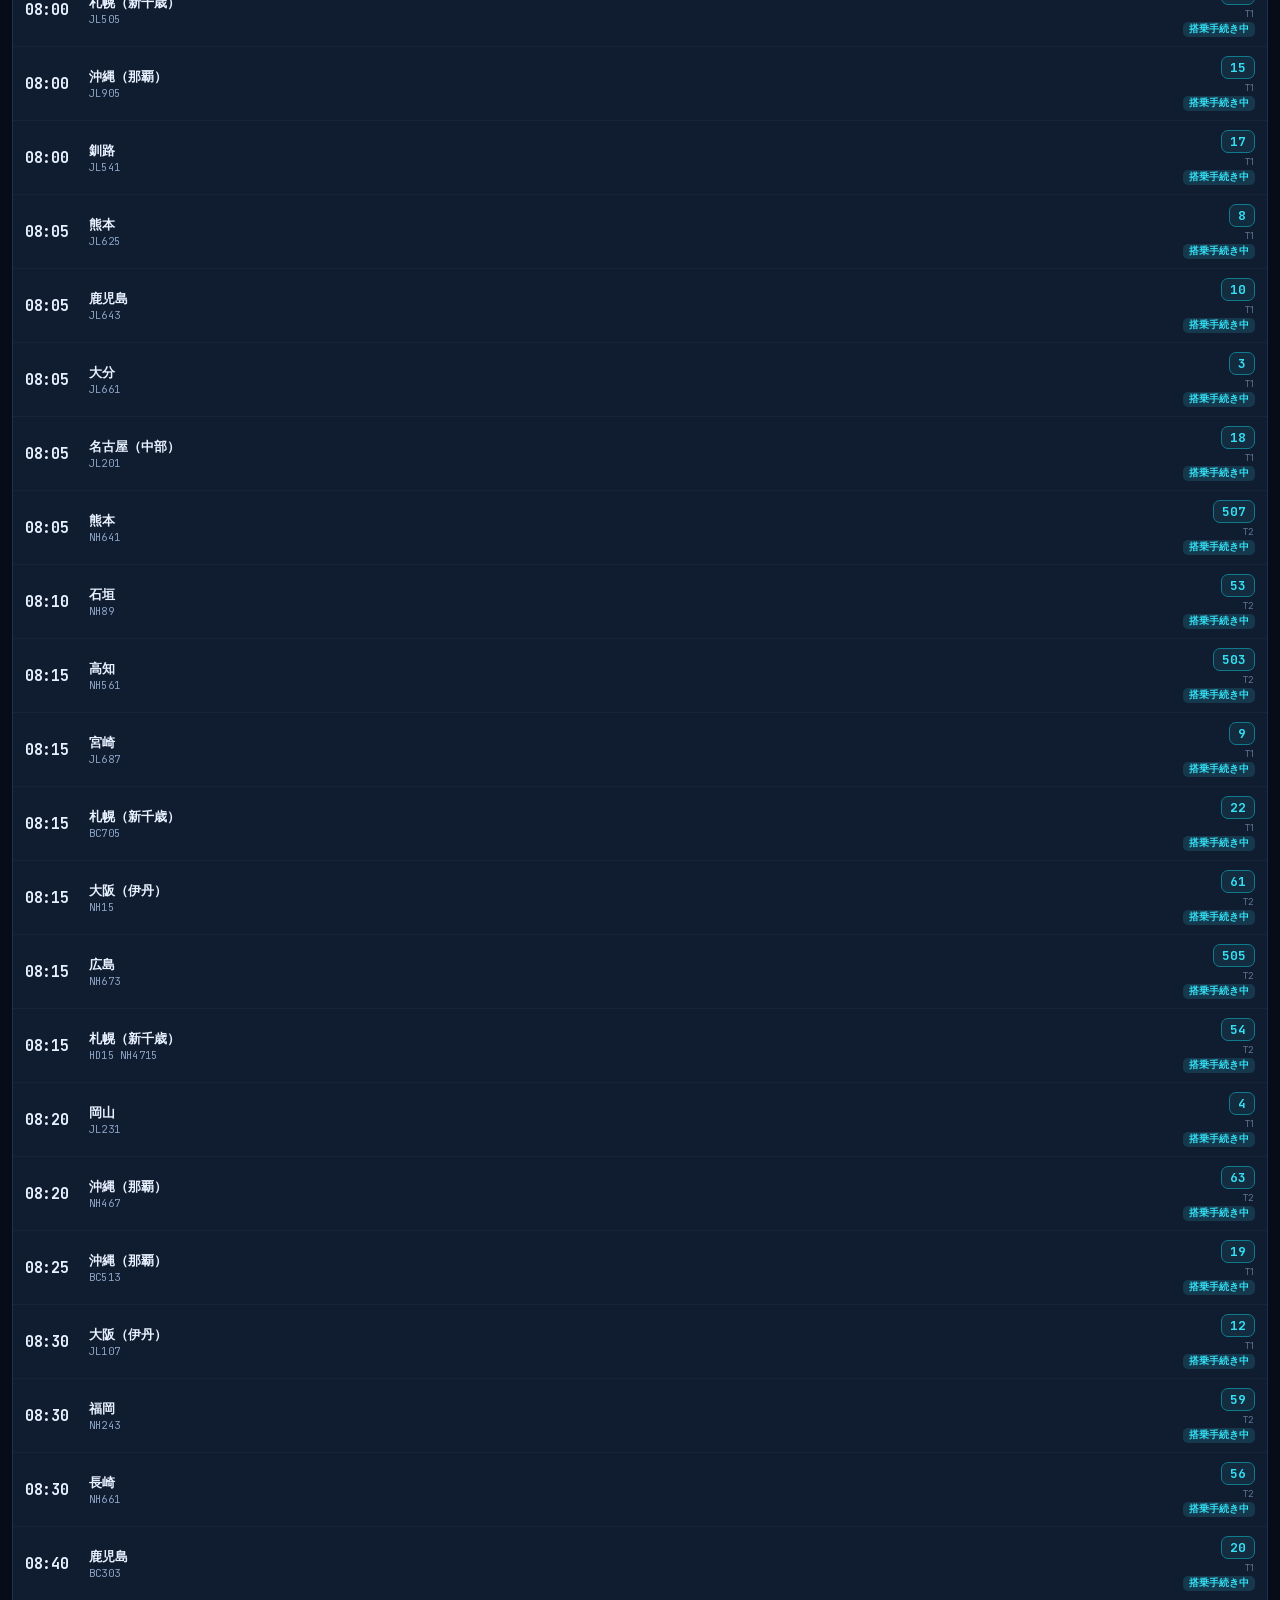
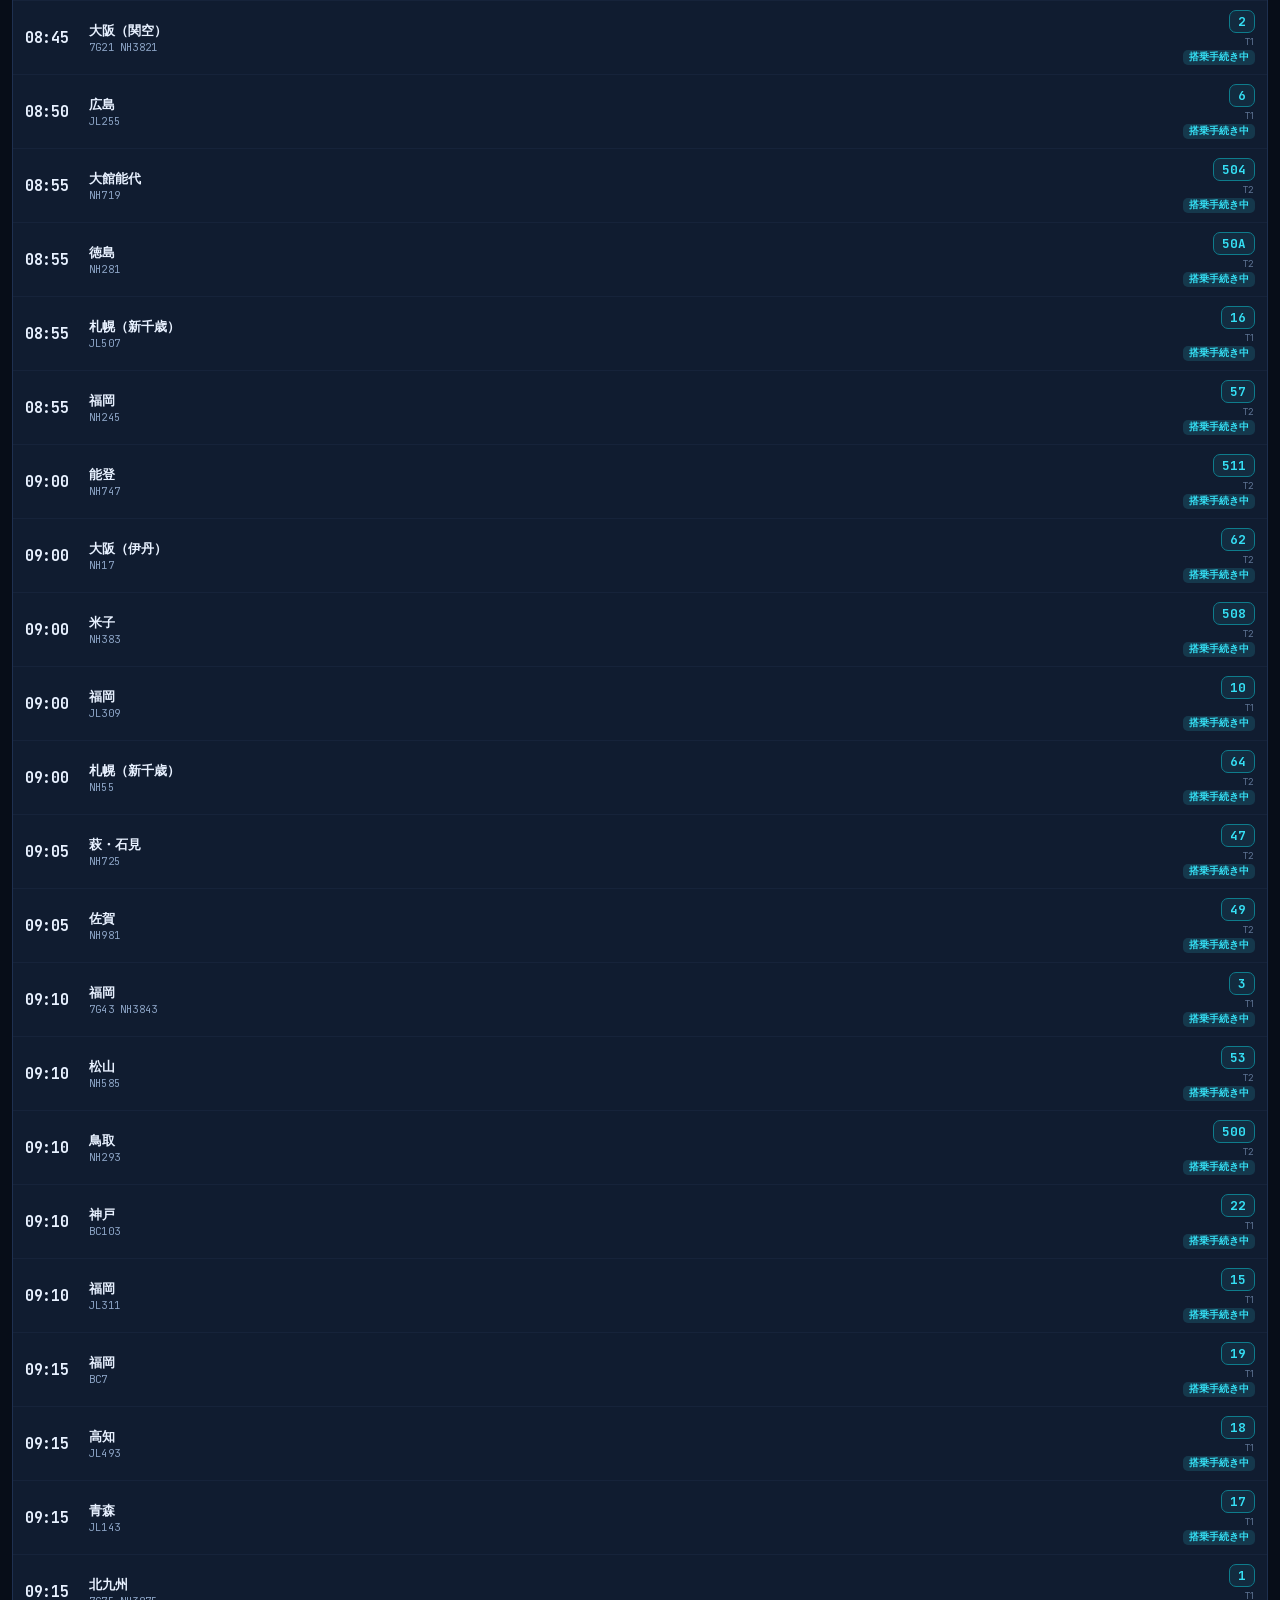
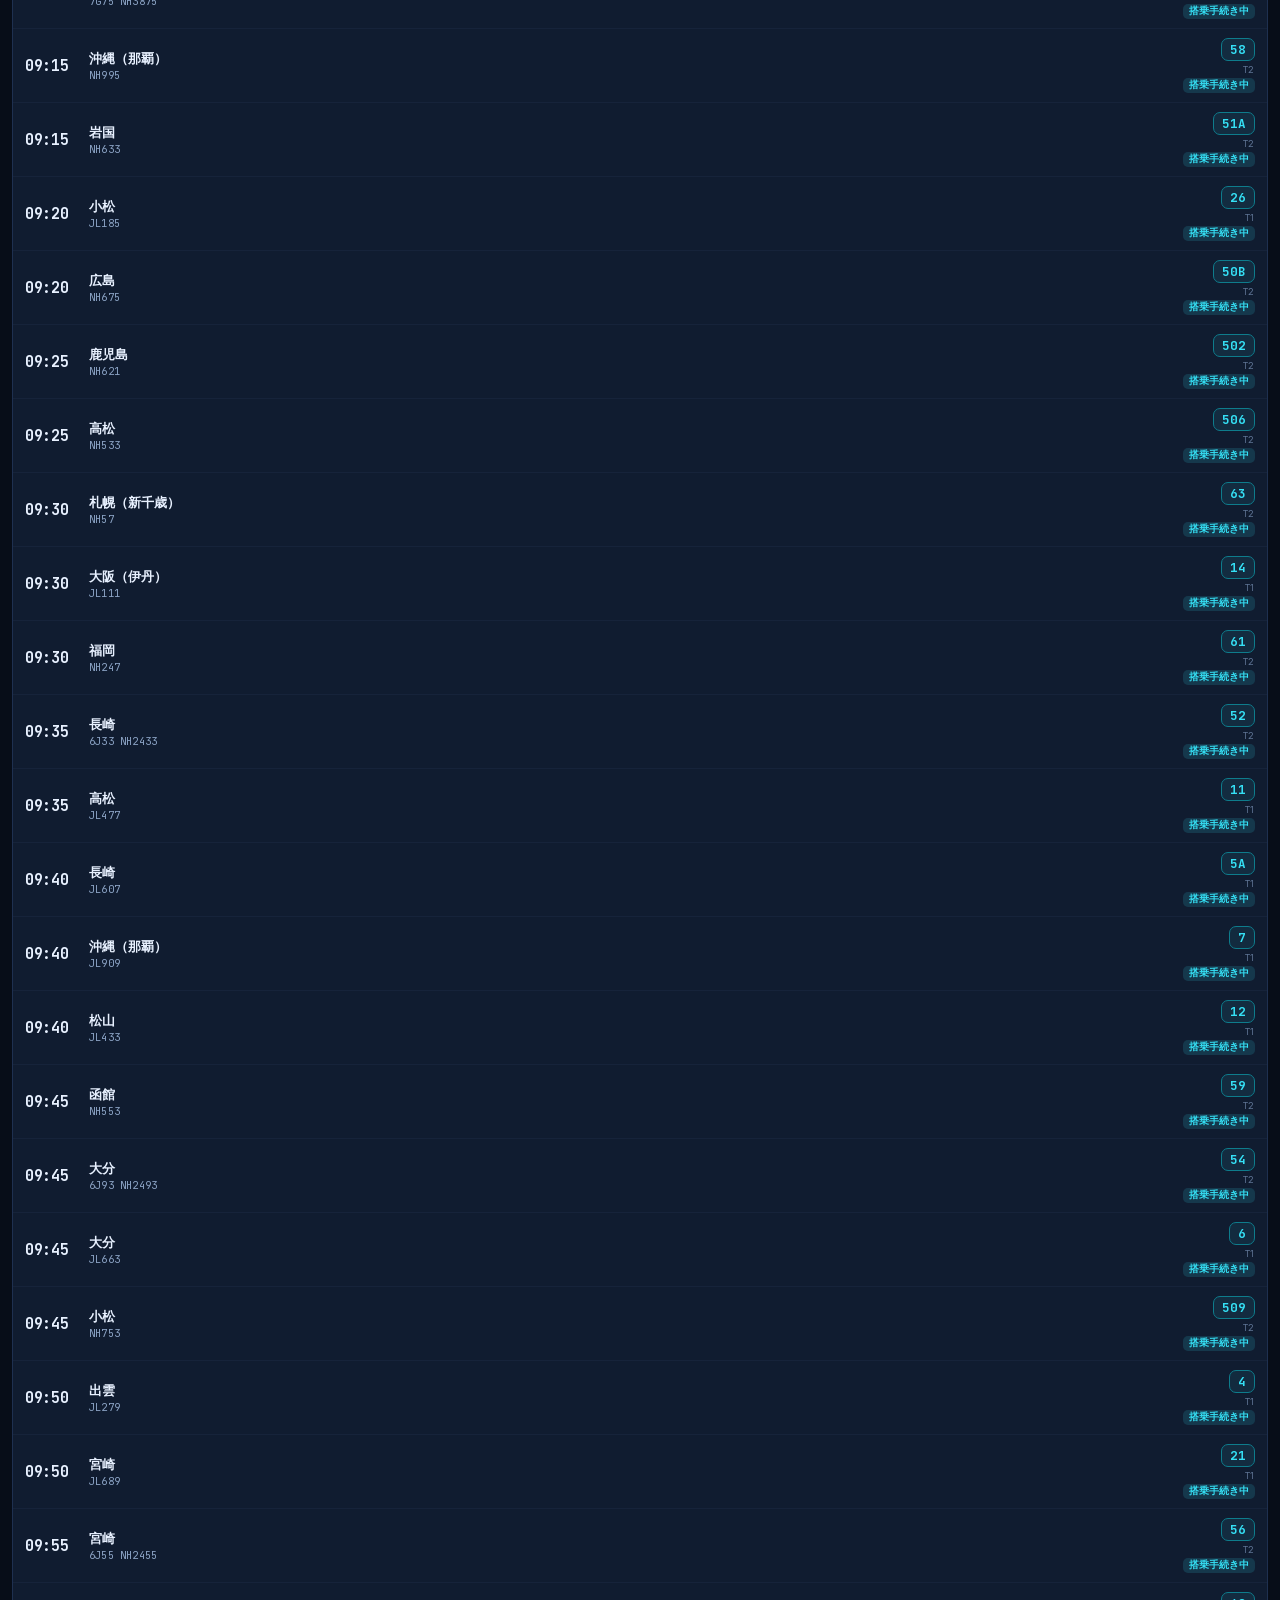
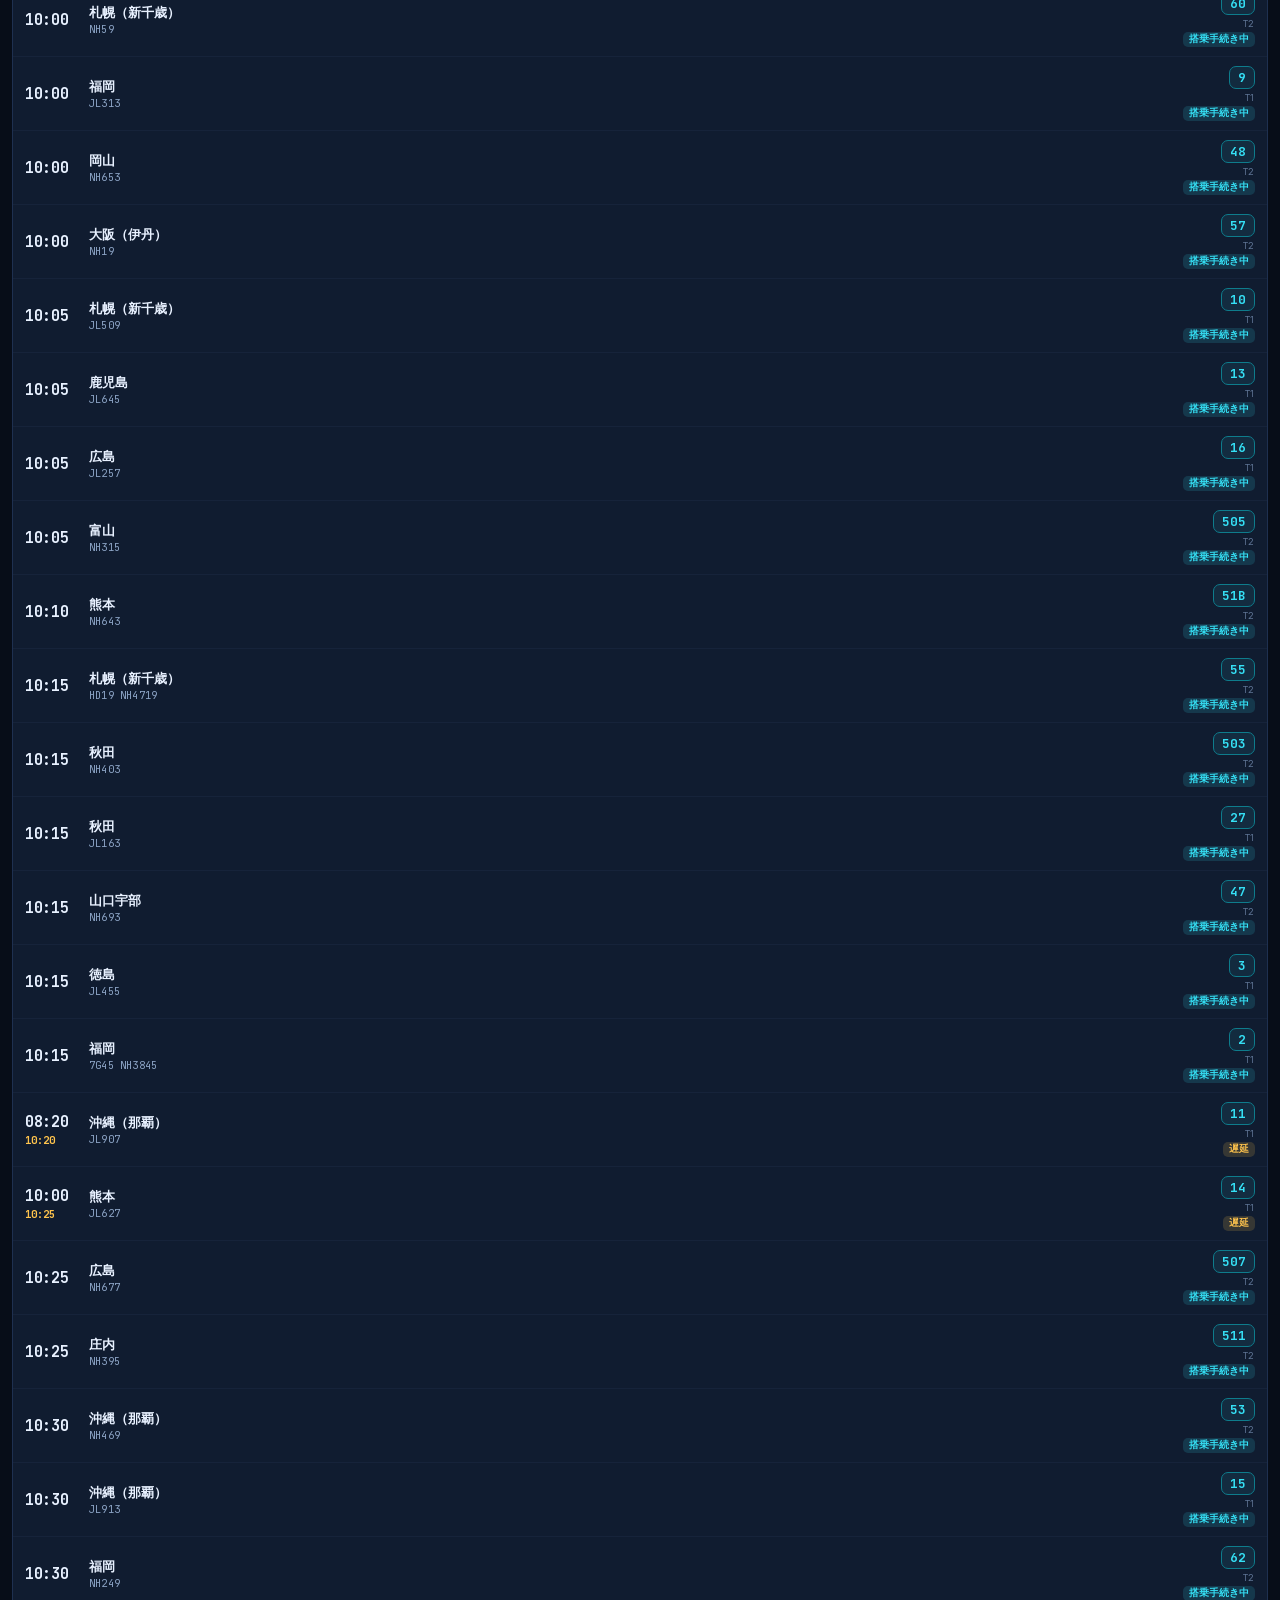
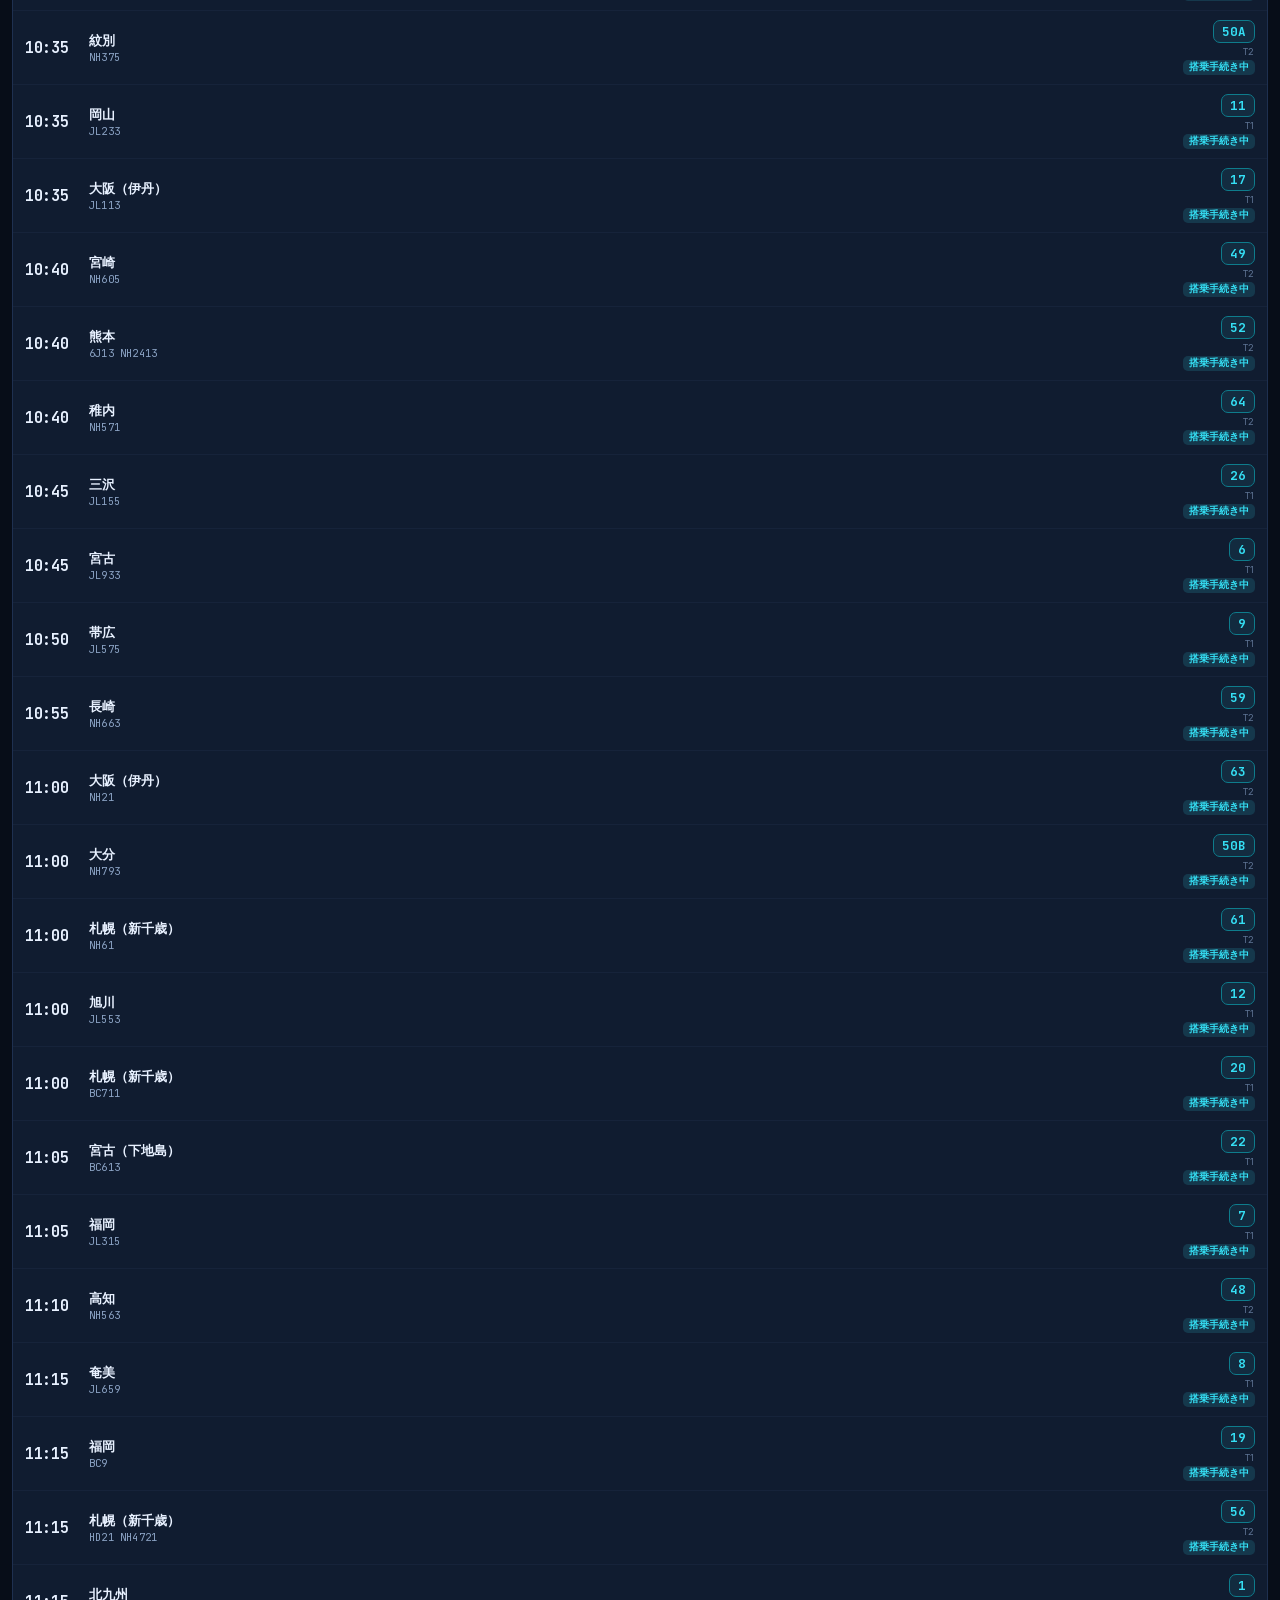
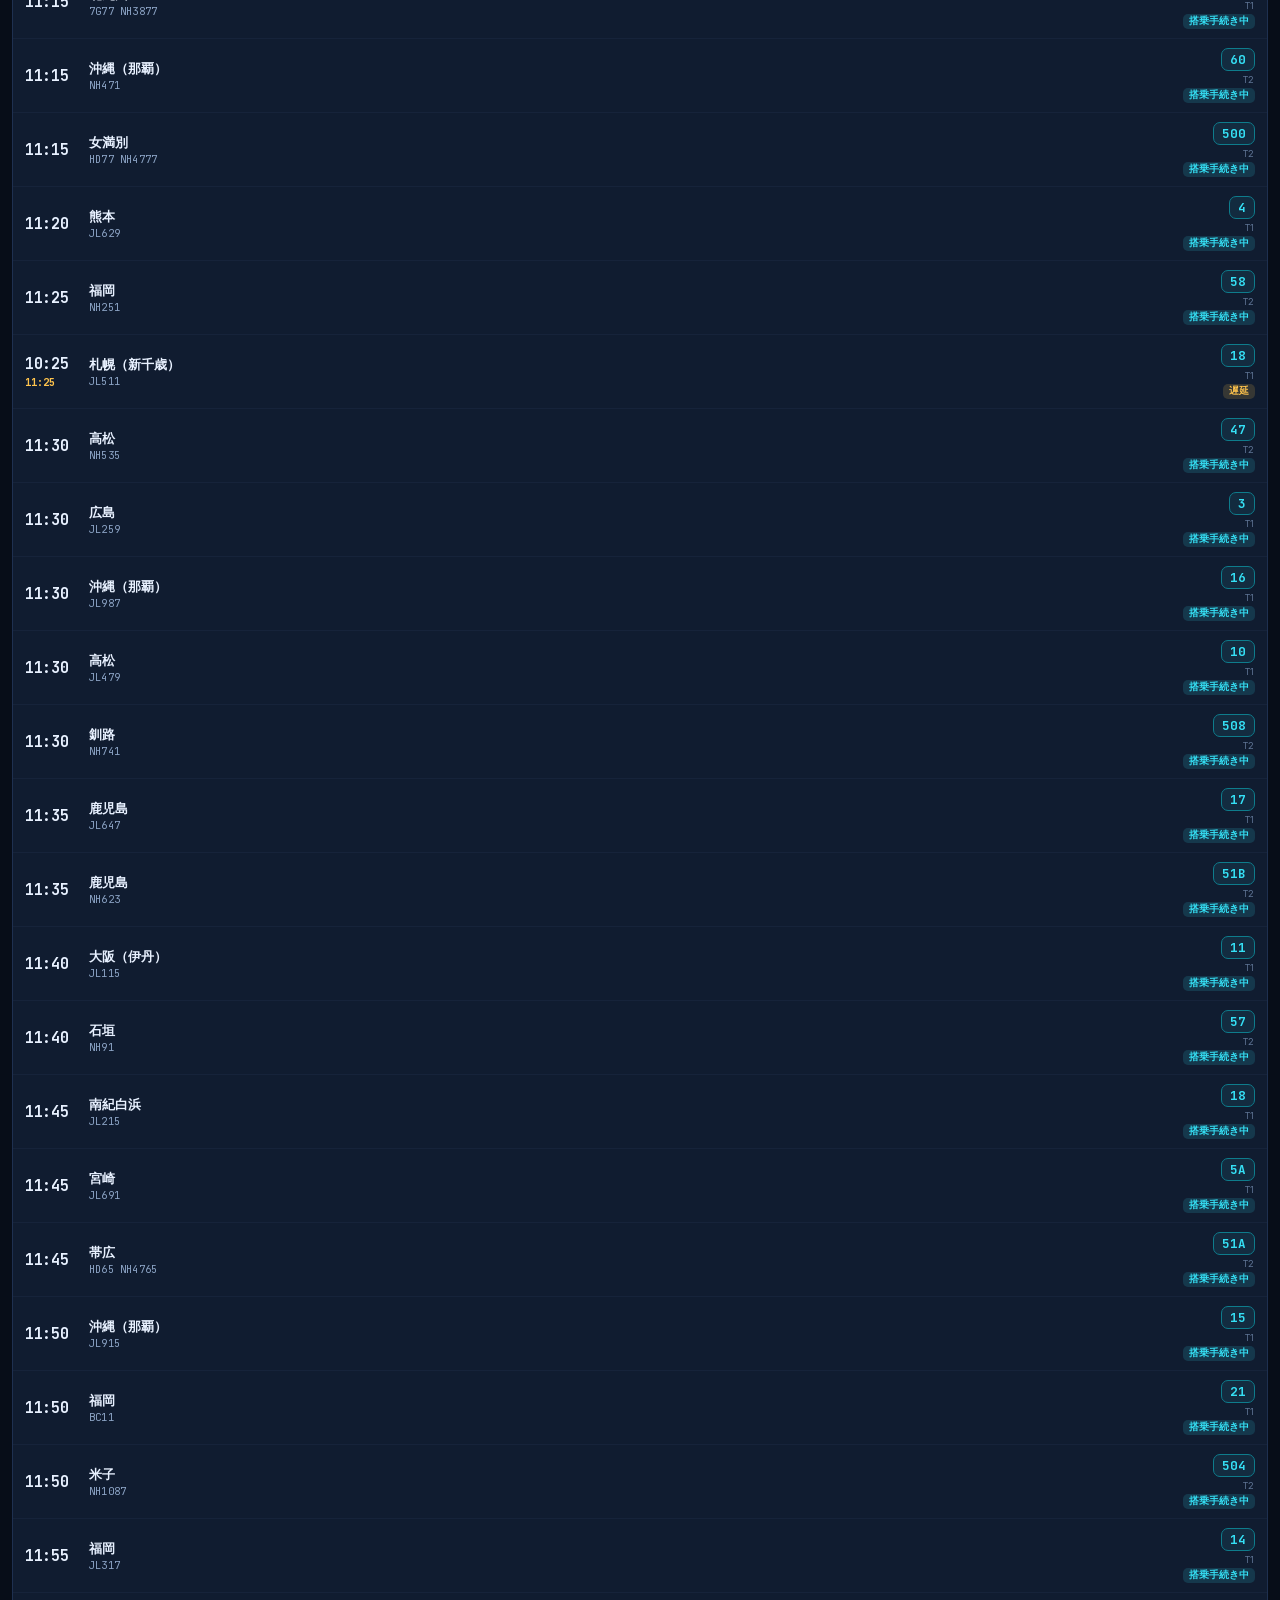
==== commit 5356d003: "機材運用に「これまでの飛行履歴」タイムラインを追加（FR24公開データ・直近7日/最大100便）" ====
--- a/index.html
+++ b/index.html
@@ -71,28 +71,32 @@
   <!-- ================= 機材運用 ================= -->
   <section id="view-aircraft" class="view">
     <div class="card">
-      <h3>機体記号（レジ番）/ 便名で検索</h3>
+      <h3>機体記号（レジ番）/ ICAO24 / 便名で検索</h3>
       <div class="reg-input">
-        <input id="acInput" placeholder="JA01XJ ・ NH985" autocapitalize="characters" autocomplete="off" spellcheck="false">
+        <input id="acInput" placeholder="JA01XJ ・ 8406E8 ・ NH985" autocapitalize="characters" autocomplete="off" spellcheck="false">
         <button id="acGo">検索</button>
       </div>
       <div class="favrow" id="acFavs"></div>
     </div>
 
+    <div id="acFavHist"></div>
+
     <div id="acResult"></div>
 
     <div class="card">
-      <h3>機材繰りの見方</h3>
+      <h3>見方</h3>
       <p class="sub" style="margin:0;color:var(--dim);font-size:11.5px;line-height:1.6">
-        レジ番を入れると <b>Flightradar24 の機体ページ</b>（その機体の当日の全フライト＝前便→当便→次便）と
-        <b>FlightAware の機体履歴</b>に 1 タップで飛べます。便名を入れると便ページ（使用機材・現在位置・遅延）と、
-        羽田／成田／福岡のボード横断結果を表示します。
+        レジ番を入れると <b>「これまでの飛行履歴」</b>（どこからどこへ飛んだか・便名・日時・状態）が
+        アプリ内に時系列で並びます。無料で取れるのは <b>直近7日・最大100便</b> までで、
+        それ以前は FR24 機体ページ（月別）と FlightAware へ 1 タップで飛べます。
+        便名を入れると、その便名を最近どの機材が飛んだかも分かります。
       </p>
     </div>
 
     <div class="foot-note">
-      機体のライブ位置（ADS-B）は、ブラウザから直接取得できる無料APIが CORS 制限で使えないため、
-      本アプリでは Flightradar24 / FlightAware / ADS-B Exchange への直結で対応しています。
+      飛行履歴は Flightradar24 の公開データ（直近7日・最大100便）を直接取得して表示しています。
+      7日より前の長期履歴は無料APIの範囲外のため、FR24 機体ページ／FlightAware への直結で対応します。
+      ライブ位置（ADS-B）はブラウザからの直接取得が CORS 制限で使えないため、ADS-B Exchange へ直結しています。
     </div>
   </section>
 
--- a/style.css
+++ b/style.css
@@ -328,3 +328,99 @@
 }
 .skel { height: 46px; background: linear-gradient(90deg,#101c30,#16243c,#101c30); background-size: 200% 100%; animation: sh 1.1s infinite; border-bottom: 1px solid #16233a; }
 @keyframes sh { 0% { background-position: 200% 0 } 100% { background-position: -200% 0 } }
+
+/* ---------- 飛行履歴タイムライン ---------- */
+.card.hist { padding: 13px 12px 12px; }
+.hist-h { display: flex; align-items: center; gap: 8px; justify-content: space-between; }
+.hist-h h3 { margin: 0; font-size: 11px; letter-spacing: .08em; color: var(--dim2); font-weight: 700; }
+.hist-h .hreg { color: var(--cyan); font-size: 12px; letter-spacing: .06em; margin-left: 4px; }
+.hist-h .pill { flex: none; }
+
+.hist-sum {
+  display: grid; grid-template-columns: repeat(4, 1fr); gap: 6px; margin-top: 10px;
+}
+.hist-sum .hs {
+  display: flex; flex-direction: column; align-items: center; justify-content: center;
+  padding: 7px 2px; border-radius: 11px; background: #0b1424; border: 1px solid var(--line);
+}
+.hist-sum .hs b { font-family: var(--mono); font-size: 15px; font-weight: 700; line-height: 1.1; color: var(--txt); }
+.hist-sum .hs b small { font-size: 9px; color: var(--dim); margin-left: 1px; }
+.hist-sum .hs span { font-size: 9px; color: var(--dim2); margin-top: 3px; letter-spacing: .04em; }
+.hist-sum .hs b.mono { font-size: 10.5px; letter-spacing: -.02em; }
+
+.hist-routes { display: flex; flex-wrap: wrap; gap: 6px; margin-top: 9px; }
+.rchip {
+  display: inline-flex; align-items: center; gap: 5px; padding: 4px 9px; border-radius: 8px;
+  background: rgba(53,224,245,.08); border: 1px solid #1b3b52; color: var(--cyan);
+  font-size: 10px; font-weight: 700;
+}
+.rchip b { font-size: 11px; letter-spacing: .04em; }
+button.rchip { font-family: inherit; }
+
+.hist-apts { display: flex; flex-wrap: wrap; gap: 5px; margin-top: 7px; }
+.achip {
+  display: inline-flex; align-items: center; gap: 5px; padding: 3px 8px; border-radius: 7px;
+  background: #0d1728; border: 1px solid var(--line); font-size: 9.5px; color: var(--dim);
+}
+.achip b { color: var(--txt); font-size: 10.5px; letter-spacing: .04em; }
+
+.tl { margin-top: 11px; }
+.tl-day {
+  display: flex; align-items: center; gap: 6px; margin: 12px 0 4px; padding-top: 2px;
+  font-size: 10.5px; font-weight: 700; color: var(--dim);
+}
+.tl-day:first-child { margin-top: 4px; }
+.tl-day .mono { font-size: 12px; color: var(--txt); letter-spacing: .04em; }
+.tl-day .wd { color: var(--dim2); font-size: 10px; }
+.tl-day .n { margin-left: auto; font-size: 9.5px; color: var(--dim2); font-weight: 600; }
+
+.tl-row {
+  display: grid; grid-template-columns: 52px 14px 1fr; align-items: stretch;
+  width: 100%; text-align: left; padding: 0; background: none; border: 0;
+}
+.tl-btn:active { background: #16243a; border-radius: 8px; }
+.tl-t {
+  font-family: var(--mono); padding: 7px 0 7px 2px; line-height: 1.15;
+}
+.tl-t b { display: block; font-size: 13px; font-weight: 700; letter-spacing: -.02em; }
+.tl-t s { display: block; font-size: 9.5px; color: var(--amber); text-decoration: none; margin-top: 1px; }
+.tl-l { position: relative; display: flex; justify-content: center; }
+.tl-l:before {
+  content: ""; position: absolute; top: 0; bottom: 0; width: 1px; background: var(--line);
+}
+.tl-row:first-of-type .tl-l:before { top: 12px; }
+.tl-l i {
+  position: relative; align-self: flex-start; margin-top: 12px;
+  width: 7px; height: 7px; border-radius: 50%; background: var(--cyan-d);
+  box-shadow: 0 0 0 3px #0f1a2c;
+}
+.tl-m { padding: 6px 0 8px 4px; border-bottom: 1px solid #142136; min-width: 0; }
+.tl-row:last-child .tl-m { border-bottom: 0; }
+.tl-r { display: flex; align-items: center; gap: 5px; flex-wrap: wrap; }
+.tl-r .ap { font-size: 13px; letter-spacing: .05em; color: var(--txt); font-weight: 700; }
+.tl-r .arw { color: var(--dim2); font-size: 11px; }
+.tl-r .st { margin-left: auto; }
+.tl-s { font-size: 10px; color: var(--dim); margin-top: 2px; overflow: hidden; text-overflow: ellipsis; white-space: nowrap; }
+.tl-s .fno { color: var(--cyan); font-size: 10.5px; }
+.tl-s b.fno { color: var(--cyan); }
+
+.hist-more {
+  width: 100%; margin-top: 8px; padding: 9px; border-radius: 10px;
+  border: 1px dashed #2a3f60; background: #0a1322; color: var(--dim); font-size: 11.5px; font-weight: 700;
+}
+.hist-at { margin-top: 9px; font-size: 9.5px; color: var(--dim2); font-family: var(--mono); }
+.hist-note { margin: 8px 0 0; font-size: 9.5px; line-height: 1.55; color: var(--dim2); }
+.hist-note b { color: var(--dim); }
+.hmsg { margin: 8px 0 0; font-size: 11.5px; line-height: 1.6; color: var(--dim); }
+
+.favlist { margin-top: 8px; }
+.frow {
+  display: grid; grid-template-columns: 74px 1fr 10px; align-items: center; gap: 8px;
+  width: 100%; text-align: left; padding: 8px 2px; border-bottom: 1px solid #142136;
+}
+.frow:last-child { border-bottom: 0; }
+.frow:active { background: #16243a; }
+.frow .fq { font-size: 12px; color: var(--cyan); font-weight: 700; letter-spacing: .03em; }
+.frow .fs { font-size: 10.5px; color: var(--dim); overflow: hidden; text-overflow: ellipsis; white-space: nowrap; }
+.frow .fs .mono { color: var(--txt); }
+.frow .go { color: var(--dim2); font-size: 12px; }
